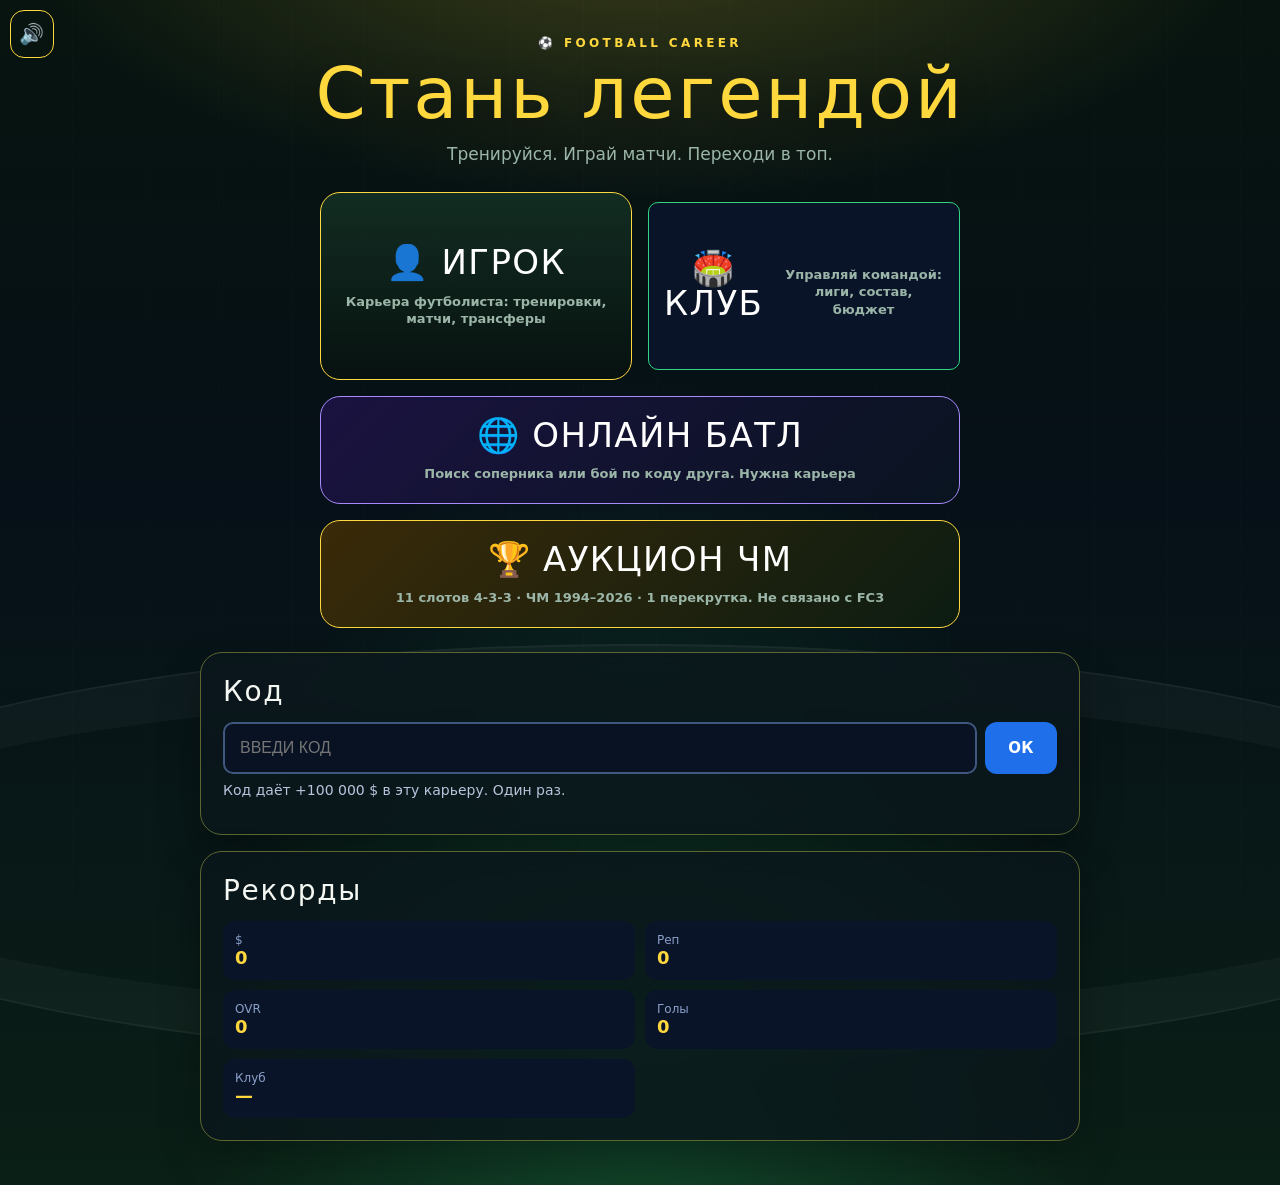
==== Football-career/index.html @ ebd2a2f6 "Add files via upload Football Career — браузерная футбольная карьера. Можно играть футболистом: трен" ====
<!DOCTYPE html>
<html lang="ru">
<head>
    <meta charset="UTF-8">
    <meta name="viewport" content="width=device-width, initial-scale=1, viewport-fit=cover">
    <meta name="theme-color" content="#061018">
    <meta name="apple-mobile-web-app-capable" content="yes">
    <meta name="mobile-web-app-capable" content="yes">
    <meta name="apple-mobile-web-app-status-bar-style" content="black-translucent">
    <title>Football Career</title>
    <style>
      html,body{margin:0;background:#061018;color:#f4f7f2;font-family:system-ui,sans-serif}
      #createScreen,#careerScreen{display:none}
    </style>
    <link rel="stylesheet" href="style.css?v=9">
</head>
<body>

<button type="button" id="muteBtn" class="mute-btn" aria-label="Звук">🔊</button>

<div id="fxOverlay" class="fx-overlay" hidden>
    <div class="fx-card" id="fxCard">
        <div class="fx-kicker" id="fxKicker"></div>
        <h2 class="fx-title" id="fxTitle"></h2>
        <p class="fx-sub" id="fxSub"></p>
    </div>
</div>

<div id="battleOverlay" class="battle-overlay" hidden>
    <div class="battle-card">
        <p class="battle-kicker" id="battleKicker">ОНЛАЙН АРЕНА</p>
        <h2 id="battleTitle">Поиск соперника</h2>
        <p id="battleSub">сканируем лобби…</p>
        <div class="battle-vs" id="battleVs" hidden>
            <div class="battle-side" id="battleYou"></div>
            <b>VS</b>
            <div class="battle-side" id="battleThem"></div>
        </div>
        <div class="battle-code" id="battleCodeBox">
            <p class="hint">Твой код — друг играет против твоей карточки</p>
            <div class="battle-code-row">
                <input id="myBattleCode" type="text" readonly tabindex="-1">
                <button type="button" id="copyBattleCode" aria-label="Копировать">📋</button>
            </div>
            <input id="friendBattleCode" type="text" placeholder="Код друга" maxlength="160" autocomplete="off">
            <button type="button" id="joinBattleBtn">🎮 ИГРАТЬ ПО КОДУ</button>
        </div>
        <button type="button" id="battleGo" class="gold" hidden>⚽ В БОЙ</button>
        <button type="button" id="battleCancel" class="back-btn">ОТМЕНА</button>
    </div>
</div>

<div id="modeScreen" class="splash">
    <p class="brand-kicker">⚽ FOOTBALL CAREER</p>
    <h1>Стань легендой</h1>
    <p class="mode-lead">Тренируйся. Играй матчи. Переходи в топ.</p>
    <button type="button" id="continueBtn" class="mode-btn continue" hidden>
        ▶ ПРОДОЛЖИТЬ
        <small id="continueMeta">Сохранённая карьера</small>
    </button>
    <div class="mode-grid">
        <button type="button" id="modePlayer" class="mode-btn">
            👤 ИГРОК
            <small>Карьера футболиста: тренировки, матчи, трансферы</small>
        </button>
        <button type="button" id="modeClub" class="mode-btn club">
            🏟️ КЛУБ
            <small>Управляй командой: лиги, состав, бюджет</small>
        </button>
        <button type="button" id="modeBattle" class="mode-btn battle">
            🌐 ОНЛАЙН БАТЛ
            <small>Поиск соперника или бой по коду друга. Нужна карьера</small>
        </button>
        <button type="button" id="modeAuction" class="mode-btn auction">
            🏆 АУКЦИОН ЧМ
            <small>11 слотов 4-3-3 · ЧМ 1994–2026 · 1 перекрутка. Не связано с FC3</small>
        </button>
    </div>
    <div class="card code-card">
        <h2>Код</h2>
        <div class="code-row">
            <input id="promoCode" type="text" placeholder="введи код" maxlength="40" autocomplete="off" autocorrect="off" autocapitalize="characters" spellcheck="false" name="fc-promo">
            <button type="button" id="promoBtn">ОК</button>
        </div>
        <p class="hint" id="promoHint">Код даёт +100 000 $ в эту карьеру. Один раз.</p>
    </div>
    <div class="card records-card">
        <h2>Рекорды</h2>
        <div id="recordsCreate" class="records"></div>
    </div>
</div>

<div id="createScreen" class="splash">
    <button type="button" id="backToMode" class="back-btn">← К режимам</button>
    <p class="brand-kicker">⚽ FOOTBALL CAREER</p>
    <h1 id="createHeading">Новый игрок</h1>
    <div class="card">
        <h2 id="createTitle">Создай своего футболиста</h2>
        <div id="playerFields">
            <input id="playerName" type="text" placeholder="Имя футболиста" maxlength="24" autocomplete="off">
            <select id="position">
                <option value="ST">ST — Нападающий</option>
                <option value="LW">LW — Левый вингер</option>
                <option value="RW">RW — Правый вингер</option>
                <option value="CAM">CAM — Атакующий полузащитник</option>
                <option value="CM">CM — Полузащитник</option>
                <option value="CDM">CDM — Опорный полузащитник</option>
                <option value="CB">CB — Центральный защитник</option>
                <option value="LB">LB — Левый защитник</option>
                <option value="RB">RB — Правый защитник</option>
                <option value="GK">GK — Вратарь</option>
            </select>
        </div>
        <div id="clubFields" hidden>
            <input id="clubName" type="text" placeholder="Название клуба" maxlength="28" autocomplete="off">
            <input id="clubCity" type="text" placeholder="Город (например Москва)" maxlength="24" autocomplete="off">
        </div>
        <p class="pick-label" id="nationLabel">Национальность</p>
        <div class="pick-grid nation-pick" id="nationPick"></div>
        <p class="pick-label" id="avatarLabel">Аватар</p>
        <div class="pick-grid" id="avatarPick"></div>
        <button type="button" id="startBtn">Начать карьеру</button>
    </div>
</div>

<div id="careerScreen">
    <header class="career-top">
        <button type="button" id="exitCareerBtn" class="back-btn">← Меню</button>
        <h1 id="careerTitle">Моя карьера</h1>
    </header>

    <div class="card player-card">
        <div class="fut">
            <div class="ovr">
                <strong id="ovrDisplay">60</strong>
                <small id="futPos">ST</small>
            </div>
            <div class="avatar" id="avatar">⚽</div>
            <b id="playerNameDisplay">Игрок</b>
            <span id="clubDisplay">Академия</span>
        </div>
        <div class="info">
            <p><span id="labelNation">Нация</span>: <b id="nationDisplay">🇰🇿 Казахстан</b></p>
            <p><span id="labelPosition">Позиция</span>: <b id="positionDisplay">ST</b></p>
            <p class="club-dup"><span id="labelClub">Клуб</span>: <b id="clubLine">Академия</b></p>
            <p id="ageLine">Возраст: <b id="ageDisplay">16</b> · Неделя <b id="weekDisplay">1</b></p>
            <p id="weekLine" hidden>Неделя <b id="weekDisplayClub">1</b></p>
        </div>
        <div class="ratings">
            <div class="respect">
                <small>$</small>
                <strong id="respectDisplay">0</strong>
            </div>
            <div class="fame">
                <small id="fameLabel">РЕП</small>
                <strong id="fameDisplay">50</strong>
            </div>
        </div>
    </div>

    <div class="card energy-card">
        <div class="energy-row">
            <span>Энергия</span>
            <div class="energy-bar"><i id="energyFill"></i></div>
            <b id="energyDisplay">100</b>
        </div>
    </div>

    <nav class="career-tabs" id="careerTabs" aria-label="Разделы карьеры">
        <button type="button" data-panel="home" class="on">Главная</button>
        <button type="button" data-panel="train">Треня</button>
        <button type="button" data-panel="match">Матч</button>
        <button type="button" data-panel="club" id="tabClub">Клубы</button>
        <button type="button" data-panel="more">Ещё</button>
    </nav>

    <div class="panel on" data-panel="home">
    <div class="card">
        <h2>Характеристики</h2>
        <div id="statList">
            <div class="stat"><span></span><div class="stat-track"><i></i></div><b></b></div>
            <div class="stat"><span></span><div class="stat-track"><i></i></div><b></b></div>
            <div class="stat"><span></span><div class="stat-track"><i></i></div><b></b></div>
            <div class="stat"><span></span><div class="stat-track"><i></i></div><b></b></div>
            <div class="stat"><span></span><div class="stat-track"><i></i></div><b></b></div>
            <div class="stat"><span></span><div class="stat-track"><i></i></div><b></b></div>
        </div>
    </div>
    </div>

    <div class="panel" data-panel="train">
    <div class="card">
        <h2 id="trainTitle">Тренировка</h2>
        <p class="hint" id="trainHint">Тренировка: −16 энергии, +1 неделя. Отдых +50 бесплатно (30 сек) или 100% за $100 (1 сек).</p>
        <p class="hint lock-hint" id="restLockHint" hidden></p>
        <div class="train-grid">
            <button type="button" data-train="pace">⚡ Скорость +2</button>
            <button type="button" data-train="shooting">🎯 Удар +2</button>
            <button type="button" data-train="passing">🅰️ Пас +2</button>
            <button type="button" data-train="dribbling">🕺 Дриблинг +2</button>
            <button type="button" data-train="defending">🛡️ Защита +2</button>
            <button type="button" data-train="physical">💪 Физика +2</button>
        </div>
        <button type="button" id="restBtn" class="rest">Восстановиться +50</button>
        <button type="button" id="restFastBtn" class="gold">100% за $100 · 1 сек</button>
    </div>
    </div>

    <div class="panel" data-panel="match">
    <div class="card">
        <h2>Расписание</h2>
        <div class="fixture" id="fixtureBox">
            <small id="fixtureLabel">Следующий матч</small>
            <b id="fixtureNext">Неделя 2</b>
            <p id="fixtureHint">Матч раз в 2 недели. Ничья → серия пенальти.</p>
        </div>
        <div class="match-grid" id="matchGrid"></div>
        <p class="save-meta" id="saveHint">💾 Автосохранение каждые 20 сек</p>
        <p class="last-match" id="lastMatch">Пока нет матчей</p>
        <p>Матчи: <b id="matches">0</b></p>
        <p id="winsRow" hidden>Победы: <b id="wins">0</b> · Ничьи: <b id="draws">0</b> · Поражения: <b id="losses">0</b></p>
        <p id="goalsRow">Голы: <b id="goals">0</b></p>
        <p id="assistsRow">Ассисты: <b id="assists">0</b></p>
        <p id="concededRow" hidden>Пропущено: <b id="conceded">0</b></p>
        <p id="tacklesRow" hidden>Отборы: <b id="tackles">0</b></p>
        <p id="savesRow" hidden>Сейвы: <b id="saves">0</b></p>
        <p id="cleanRow" hidden>Сухие матчи: <b id="cleanSheets">0</b></p>
        <p id="gkConcededRow" hidden>Пропущено: <b id="gkConceded">0</b></p>
        <button type="button" id="matchBtn" class="gold">📅 ЖДИ ИГРОВОЙ ДЕНЬ</button>
        <button type="button" id="bribeBtn" class="bribe">🤫 ПОДКУПИТЬ СУДЬЮ</button>
        <p class="hint" id="bribeHint">Подкуп: 30% поможет, 70% штраф. Репутация падает в любом случае.</p>
        <p id="onlineRow">Онлайн: <b id="onlineRecord">0–0</b></p>
        <button type="button" id="onlineBtn" class="online">🌐 ОНЛАЙН БАТЛ</button>
        <p class="hint">Вне календаря. −18 энергии. Победа даёт $ и репутацию.</p>
    </div>
    </div>

    <div class="panel" data-panel="club">
    <div class="card" id="squadCard" hidden>
        <h2>Состав</h2>
        <p class="hint" id="squadHint">Своих игроков пока нет. Купи в трансферном окне.</p>
        <div class="pitch" id="squadPitch"></div>
        <div id="squad" class="market-list squad-list"></div>
    </div>

    <div class="card" id="marketCard" hidden>
        <h2>Трансферное окно</h2>
        <p class="hint" id="marketHint">От ЦСКА до легенд Реала. Покупка за $.</p>
        <div class="market-tabs" id="marketTabs">
            <button type="button" data-tier="all" class="on">Все</button>
            <button type="button" data-tier="rpl">РПЛ</button>
            <button type="button" data-tier="eu">Европа</button>
            <button type="button" data-tier="leg">Легенды</button>
        </div>
        <div class="pos-tabs" id="marketPos">
            <button type="button" data-pos="all" class="on">Все</button>
            <button type="button" data-pos="GK">GK</button>
            <button type="button" data-pos="CB">CB</button>
            <button type="button" data-pos="LB">LB</button>
            <button type="button" data-pos="RB">RB</button>
            <button type="button" data-pos="CDM">CDM</button>
            <button type="button" data-pos="CM">CM</button>
            <button type="button" data-pos="CAM">CAM</button>
            <button type="button" data-pos="LW">LW</button>
            <button type="button" data-pos="RW">RW</button>
            <button type="button" data-pos="ST">ST</button>
        </div>
        <div id="market" class="market-list"></div>
    </div>

    <div class="card">
        <h2 id="transfersTitle">Трансферы</h2>
        <div id="clubs"></div>
    </div>
    </div>

    <div class="panel" data-panel="more">
    <div class="card code-card">
        <h2>Код</h2>
        <div class="code-row">
            <input id="promoCodeCareer" type="text" placeholder="введи код" maxlength="40" autocomplete="off" autocorrect="off" autocapitalize="characters" spellcheck="false" name="fc-promo-career">
            <button type="button" id="promoBtnCareer">ОК</button>
        </div>
        <p class="hint" id="promoHintCareer">+100 000 $ · один раз · эта карьера, не FC3</p>
    </div>
    <div class="card">
        <h2>Аукцион ЧМ</h2>
        <p class="hint">Собери 4-3-3 из случайных игроков ЧМ 1994–2026. Отдельный режим, карьеру не ломает.</p>
        <button type="button" id="openAuctionBtn" class="gold">🏆 ОТКРЫТЬ АУКЦИОН</button>
    </div>
    <div class="card records-card">
        <h2>Рекорды</h2>
        <div id="recordsCareer" class="records"></div>
    </div>

    <div class="card">
        <h2>История</h2>
        <div id="log"></div>
    </div>

    <button type="button" id="newCareerBtn" class="danger">Заново</button>
    </div>

    <nav class="phone-dock" aria-label="Быстрые действия">
        <button type="button" id="dockMatch">⚽ Матч</button>
        <button type="button" id="dockBattle">🌐 Батл</button>
        <button type="button" id="dockRest">😴 Отдых</button>
        <button type="button" id="dockMenu">← Меню</button>
    </nav>
</div>

<div id="auctionScreen" hidden>
    <header class="career-top">
        <button type="button" id="auctionBack" class="back-btn">← Меню</button>
        <h1>Аукцион ЧМ</h1>
    </header>
    <div class="card">
        <p class="hint">Жми ИГРОК — один легенда за раз, строго в свою позицию (Неймар только LW). 1 перекрутка той же позиции. ЗАНОВО — новый состав.</p>
        <p class="meta" id="auctionMeta">Пусто · перекруток: 1</p>
        <div class="pitch auction-pitch" id="auctionPitch"></div>
        <div class="train-grid auction-actions">
            <button type="button" id="auctionRollAll" class="gold">ИГРОК</button>
            <button type="button" id="auctionReset" class="danger">ЗАНОВО</button>
        </div>
    </div>
</div>

<script src="audio.js?v=9" defer></script>
<script src="game.js?v=9" defer></script>
</body>
</html>
---- Football-career/style.css ----
:root {
    --bg: #061018;
    --bg2: #0c1c18;
    --card: rgba(10, 22, 28, 0.82);
    --line: rgba(255, 216, 61, 0.22);
    --gold: #ffd83d;
    --pitch: #1f8a4c;
    --ink: #07140f;
    --mute: #9bb6a8;
    --font: system-ui, -apple-system, "Segoe UI", sans-serif;
    --display: "Arial Narrow", "Impact", system-ui, sans-serif;
}

html {
    -webkit-text-size-adjust: 100%;
}

* {
    box-sizing: border-box;
}

[hidden] {
    display: none !important;
}

body {
    margin: 0;
    padding: 28px;
    padding-top: max(28px, env(safe-area-inset-top));
    padding-bottom: max(28px, env(safe-area-inset-bottom));
    min-height: 100dvh;
    font-family: var(--font);
    color: #f4f7f2;
    background:
        radial-gradient(900px 420px at 50% -8%, color-mix(in srgb, var(--club, #ffd83d) 22%, transparent), transparent 70%),
        radial-gradient(ellipse at 50% 118%, rgba(31, 138, 76, 0.38), transparent 52%),
        linear-gradient(180deg, #07140f 0%, #061018 42%, #0a1f16 100%);
    transition: background 0.6s ease;
}

body::before {
    content: "";
    position: fixed;
    inset: 0;
    pointer-events: none;
    z-index: 0;
    opacity: 0.35;
    background:
        repeating-linear-gradient(
            90deg,
            transparent 0 72px,
            rgba(255, 255, 255, 0.035) 72px 73px
        ),
        repeating-linear-gradient(
            0deg,
            transparent 0 72px,
            rgba(255, 255, 255, 0.02) 72px 73px
        );
}

body::after {
    content: "";
    position: fixed;
    left: 50%;
    bottom: -18%;
    width: 140%;
    height: 46%;
    transform: translateX(-50%);
    pointer-events: none;
    z-index: 0;
    border: 2px solid rgba(255, 255, 255, 0.08);
    border-radius: 50%;
    box-shadow: 0 0 0 48px rgba(255, 255, 255, 0.03) inset;
}

#modeScreen,
#createScreen,
#careerScreen,
#auctionScreen {
    position: relative;
    z-index: 1;
    width: 100%;
    max-width: 880px;
    margin: 0 auto;
}

#createScreen,
#careerScreen,
#auctionScreen {
    display: none;
}

h1 {
    text-align: center;
    color: var(--gold);
    margin: 0 0 18px;
    font-family: var(--display);
    font-size: clamp(42px, 8vw, 72px);
    font-weight: 400;
    letter-spacing: 0.04em;
    line-height: 0.92;
    text-shadow: 0 8px 32px rgba(0, 0, 0, 0.45);
}

h2 {
    font-family: var(--display);
    font-size: 28px;
    font-weight: 400;
    letter-spacing: 0.06em;
    margin: 0 0 14px;
}

.brand-kicker {
    text-align: center;
    letter-spacing: 0.28em;
    text-transform: uppercase;
    color: var(--gold);
    font-size: 12px;
    font-weight: 800;
    margin: 8px 0 10px;
}

.card {
    background: var(--card);
    border: 1px solid color-mix(in srgb, var(--club-accent, var(--gold)) 28%, #1c3a2c);
    border-radius: 22px;
    padding: 22px;
    margin-bottom: 16px;
    backdrop-filter: blur(14px);
    box-shadow: 0 18px 40px rgba(0, 0, 0, 0.28);
}

.player-card {
    display: grid;
    grid-template-columns: 168px 1fr auto;
    align-items: center;
    gap: 22px;
    border-color: var(--club-accent, var(--gold));
    background:
        linear-gradient(160deg, color-mix(in srgb, var(--club, #1f8a4c) 28%, transparent), var(--card) 58%),
        var(--card);
    box-shadow:
        0 0 36px color-mix(in srgb, var(--club-accent, var(--gold)) 22%, transparent),
        0 18px 40px rgba(0, 0, 0, 0.28);
}

.fut {
    display: flex;
    flex-direction: column;
    align-items: center;
    justify-content: flex-end;
    width: 148px;
    min-height: 196px;
    padding: 10px 10px 12px;
    border-radius: 18px 18px 22px 22px;
    background:
        linear-gradient(180deg, color-mix(in srgb, var(--club-accent, var(--gold)) 88%, #fff) 0%, var(--gold) 18%, #c9a227 100%);
    color: #1a1404;
    box-shadow: 0 12px 0 rgba(0, 0, 0, 0.18), 0 18px 28px rgba(0, 0, 0, 0.35);
    transform: rotate(-2deg);
}

.fut .ovr {
    align-self: flex-start;
    border: 0;
    padding: 0;
    min-width: 0;
    text-align: left;
}

.fut .ovr strong {
    font-family: var(--display);
    font-size: 42px;
    line-height: 0.8;
    color: #1a1404;
}

.fut .ovr small,
#futPos {
    display: block;
    font-size: 13px;
    font-weight: 800;
    letter-spacing: 0.08em;
    color: #3d2e00;
}

.fut .avatar {
    width: 86px;
    height: 86px;
    margin: 4px 0 8px;
    border-width: 3px;
    background: color-mix(in srgb, var(--club, #14532d) 55%, #081222);
    font-size: 44px;
}

.fut b {
    font-family: var(--display);
    font-size: 22px;
    letter-spacing: 0.04em;
    text-align: center;
    line-height: 1;
    max-width: 100%;
    overflow: hidden;
    text-overflow: ellipsis;
    white-space: nowrap;
}

.fut > span {
    font-size: 11px;
    font-weight: 800;
    letter-spacing: 0.04em;
    text-transform: uppercase;
    opacity: 0.78;
    text-align: center;
}

#createScreen .card {
    max-width: 500px;
    margin-left: auto;
    margin-right: auto;
    text-align: center;
}

.mode-lead {
    text-align: center;
    color: var(--mute);
    margin: 0 auto 28px;
    font-size: 17px;
    max-width: 420px;
}

.splash .mode-grid {
    margin-top: 8px;
}

.mode-grid {
    display: grid;
    grid-template-columns: 1fr 1fr;
    gap: 16px;
    max-width: 640px;
    margin: 0 auto 24px;
}

.mode-btn {
    min-height: 168px;
    margin: 0;
    background: linear-gradient(180deg, rgba(20, 48, 36, 0.9), rgba(8, 18, 16, 0.92));
    border: 1px solid var(--gold);
    color: #fff;
    font-family: var(--display);
    font-size: 34px;
    font-weight: 400;
    letter-spacing: 0.04em;
    line-height: 1.05;
    border-radius: 20px;
}

.mode-btn.club {
    border-color: #32d583;
}

.mode-btn.battle {
    grid-column: 1 / -1;
    min-height: 108px;
    background: linear-gradient(135deg, #1a1240, #0a1420);
    border-color: #a78bfa;
}

.mode-btn.auction {
    grid-column: 1 / -1;
    min-height: 108px;
    background: linear-gradient(135deg, #3a2a08, #0c1c12);
    border-color: var(--gold);
}

.code-card .code-row {
    display: flex;
    gap: 8px;
    margin: 8px 0;
    align-items: stretch;
}

.code-card input {
    flex: 1;
    min-width: 0;
    width: auto;
    margin: 0;
    text-transform: uppercase;
}

.code-card .code-row button {
    width: auto;
    min-width: 72px;
    margin: 0;
}

.auction-pitch .pitch-slot {
    cursor: pointer;
    width: 72px;
    appearance: none;
    font-family: inherit;
}

.auction-pitch .pitch-slot.spinning {
    border-style: solid;
    border-color: #ffd83d;
    animation: aucShake 0.11s linear infinite, aucGlow 0.35s ease-in-out infinite;
}
.auction-pitch .pitch-slot.reveal {
    animation: aucPop 0.5s ease;
}
@keyframes aucShake {
    0%, 100% { transform: translate(0, 0) rotate(0); }
    25% { transform: translate(-3px, 1px) rotate(-2deg); }
    75% { transform: translate(3px, -1px) rotate(2deg); }
}
@keyframes aucGlow {
    50% { box-shadow: 0 0 16px rgba(255, 216, 61, 0.85); background: rgba(255, 216, 61, 0.22); }
}
@keyframes aucPop {
    0% { transform: scale(0.72); }
    55% { transform: scale(1.14); }
    100% { transform: scale(1); }
}

.auction-actions {
    margin-top: 12px;
}

.mode-btn small {
    display: block;
    margin-top: 12px;
    color: var(--mute);
    font-family: var(--font);
    font-size: 13px;
    font-weight: 700;
    letter-spacing: 0;
    line-height: 1.35;
    text-transform: none;
}

.mode-btn.continue {
    max-width: 640px;
    margin: 0 auto 20px;
    min-height: 88px;
    background: var(--gold);
    color: #111;
    border-color: var(--gold);
}

.mode-btn.continue small {
    color: #3d4a66;
}

.career-top {
    display: flex;
    align-items: center;
    gap: 12px;
    margin-bottom: 12px;
}

.career-top h1 {
    flex: 1;
    margin: 0;
    font-size: clamp(28px, 6vw, 40px);
    text-align: left;
}

.club-dup {
    display: none;
}

.career-tabs {
    display: grid;
    grid-template-columns: repeat(5, minmax(0, 1fr));
    gap: 6px;
    position: sticky;
    top: 8px;
    z-index: 30;
    margin: 0 0 14px;
    padding: 6px;
    border-radius: 16px;
    background: rgba(6, 16, 14, 0.88);
    border: 1px solid rgba(255, 216, 61, 0.18);
    backdrop-filter: blur(12px);
}

.career-tabs button {
    margin: 0;
    padding: 10px 4px;
    min-height: 42px;
    font-family: var(--display);
    font-size: 16px;
    font-weight: 400;
    letter-spacing: 0.06em;
    background: transparent;
    color: var(--mute);
    border-radius: 12px;
}

.career-tabs button.on {
    background: var(--gold);
    color: #111;
}

.panel {
    display: none;
}

.panel.on {
    display: block;
}

.energy-card {
    padding: 14px 18px;
}

.stat {
    display: grid;
    grid-template-columns: minmax(110px, 1.2fr) 1fr 42px;
    gap: 10px;
    align-items: center;
    padding: 10px 12px;
    margin: 6px 0;
    background: rgba(0, 0, 0, 0.22);
    border-radius: 12px;
}

.stat-track {
    height: 8px;
    background: rgba(0, 0, 0, 0.45);
    border-radius: 99px;
    overflow: hidden;
}

.stat-track i {
    display: block;
    height: 100%;
    width: 0;
    border-radius: 99px;
    background: var(--gold);
    transition: width 0.25s ease, background 0.25s ease;
}

.back-btn {
    width: auto;
    margin: 0;
    padding: 10px 16px;
    background: transparent;
    border: 1px solid #3d5c4a;
    min-height: 44px;
}

#createScreen .back-btn {
    margin-bottom: 8px;
}

input,
select {
    display: block;
    width: 100%;
    padding: 15px;
    margin: 12px 0;
    border: 2px solid #40577f;
    border-radius: 10px;
    background: #081222;
    color: white;
    font-size: 16px;
    min-height: 48px;
}

button {
    display: block;
    width: 100%;
    padding: 15px;
    margin: 10px 0;
    border: 0;
    border-radius: 12px;
    background: #1f6feb;
    color: white;
    font-family: var(--font);
    font-size: 15px;
    font-weight: 800;
    letter-spacing: 0.02em;
    cursor: pointer;
    min-height: 48px;
    touch-action: manipulation;
    -webkit-tap-highlight-color: transparent;
}

button:hover:not(:disabled) {
    filter: brightness(1.15);
}

button:disabled {
    opacity: 0.42;
    cursor: not-allowed;
    filter: none;
    transform: none;
}

button:active {
    transform: scale(0.99);
}

#createScreen .card button {
    background: #ffd83d;
    color: #111;
    font-size: 18px;
}

.gold {
    background: #ffd83d;
    color: #111;
}

.bribe {
    background: #6b3d12;
    border: 2px solid #e0a14a;
}

.online {
    background: linear-gradient(135deg, #5b21b6, #2563eb);
    border: 2px solid #a78bfa;
}

.rest {
    background: #2e7d57;
}

.danger {
    background: #e53935;
    max-width: 300px;
    margin: 30px auto;
}

.records {
    display: grid;
    grid-template-columns: 1fr 1fr;
    gap: 10px;
}

.record {
    background: #0a1428;
    border-radius: 12px;
    padding: 12px;
}

.record small {
    display: block;
    color: #8aa0c8;
    font-size: 12px;
}

.record b {
    color: #ffd83d;
    font-size: 18px;
}

.train-grid {
    display: grid;
    grid-template-columns: 1fr 1fr;
    gap: 8px;
}

.train-grid button {
    margin: 0;
}

.phone-dock {
    display: none;
}

.mute-btn {
    position: fixed;
    top: max(10px, env(safe-area-inset-top));
    left: max(10px, env(safe-area-inset-left));
    right: auto;
    width: 44px;
    height: 44px;
    padding: 0;
    margin: 0;
    z-index: 90;
    border-radius: 14px;
    background: rgba(8, 20, 16, 0.9);
    border: 1px solid var(--gold);
    font-size: 20px;
}

body.in-career .mute-btn,
body.in-auction .mute-btn {
    left: auto;
    right: max(10px, env(safe-area-inset-right));
}

.pick-label {
    text-align: left;
    color: #8aa0c8;
    font-size: 13px;
    margin: 14px 0 8px;
}

.pick-grid {
    display: flex;
    flex-wrap: wrap;
    gap: 8px;
    justify-content: center;
    margin-bottom: 8px;
}

.pick-grid button {
    width: auto;
    min-width: 48px;
    margin: 0;
    padding: 8px 10px;
    background: #0a1428;
    border: 2px solid #30466f;
    font-size: 22px;
    min-height: 48px;
}

.pick-grid button.on {
    border-color: #ffd83d;
    box-shadow: 0 0 12px color-mix(in srgb, #ffd83d 35%, transparent);
}

.nation-pick button {
    font-size: 14px;
}

.star-face {
    font-size: 22px;
    width: 42px;
    text-align: center;
    flex-shrink: 0;
}

.market-tabs {
    display: grid;
    grid-template-columns: repeat(4, 1fr);
    gap: 6px;
    margin: 0 0 8px;
}

.market-tabs button {
    width: auto;
    margin: 0;
    padding: 6px 4px;
    min-height: 36px;
    font-size: 12px;
    background: #0a1428;
    border: 2px solid #30466f;
}

.market-tabs button.on {
    border-color: #ffd83d;
    color: #ffd83d;
}

.pos-tabs {
    display: flex;
    flex-wrap: wrap;
    gap: 4px;
    margin: 0 0 8px;
}

.pos-tabs button {
    width: auto;
    margin: 0;
    padding: 4px 8px;
    min-height: 32px;
    min-width: 40px;
    font-size: 11px;
    background: #0a1428;
    border: 2px solid #30466f;
}

.pos-tabs button.on {
    border-color: #ffd83d;
    color: #ffd83d;
}

.pitch {
    background:
        radial-gradient(circle at 50% 50%, rgba(255, 255, 255, 0.08), transparent 42%),
        linear-gradient(180deg, #1e7a45, #14532d);
    border: 2px solid #32d583;
    border-radius: 14px;
    padding: 10px 8px 12px;
    margin: 0 0 10px;
    display: flex;
    flex-direction: column;
    gap: 8px;
}

.pitch-line {
    display: flex;
    justify-content: center;
    gap: 6px;
}

.pitch-slot {
    width: 68px;
    min-height: 48px;
    padding: 4px 3px;
    border-radius: 8px;
    border: 1px dashed rgba(255, 255, 255, 0.28);
    background: rgba(0, 0, 0, 0.22);
    text-align: center;
    font-size: 10px;
    color: #cde8d4;
    line-height: 1.2;
}

.pitch-slot.filled {
    border-style: solid;
    border-color: #ffd83d;
    background: rgba(8, 18, 34, 0.62);
    color: #fff;
}

.pitch-slot b {
    display: block;
    font-size: 11px;
    white-space: nowrap;
    overflow: hidden;
    text-overflow: ellipsis;
}

.pitch-slot small {
    color: #ffd83d;
}

.squad-list {
    max-height: 180px;
}

.market-row button.sell {
    background: #3d4a66;
    width: 64px;
    min-width: 64px;
}

.market-list {
    max-height: 280px;
    overflow-y: auto;
    border: 1px solid #30466f;
    border-radius: 12px;
    background: #0a1428;
}

.market-row {
    display: flex;
    align-items: center;
    gap: 8px;
    padding: 5px 10px;
    border-bottom: 1px solid #243556;
    font-size: 13px;
}

.market-row:last-child {
    border-bottom: 0;
}

.market-row.owned {
    background: color-mix(in srgb, #32d583 12%, transparent);
}

.market-row.locked {
    opacity: 0.48;
}

.market-row .pos {
    color: #8aa0c8;
    font-size: 11px;
    min-width: 28px;
}

.market-row .who {
    flex: 1;
    min-width: 0;
    white-space: nowrap;
    overflow: hidden;
    text-overflow: ellipsis;
}

.market-row .who small {
    color: #8aa0c8;
    margin-left: 4px;
    font-size: 11px;
}

.market-row .ovn {
    color: #ffd83d;
    font-weight: bold;
    min-width: 22px;
    text-align: right;
}

.market-row button,
.market-row b {
    width: 62px;
    min-width: 62px;
    margin: 0;
    padding: 4px 0;
    min-height: 30px;
    font-size: 11px;
    text-align: center;
}

.market-row b {
    display: inline-block;
    color: #8aa0c8;
    font-size: 11px;
    line-height: 30px;
}

.avatar {
    width: 100px;
    height: 100px;
    border-radius: 50%;
    display: flex;
    align-items: center;
    justify-content: center;
    background: color-mix(in srgb, var(--club, #213f76) 70%, #081222);
    border: 4px solid var(--club-accent, #ffd83d);
    font-size: 50px;
    box-shadow: 0 0 18px color-mix(in srgb, var(--club-accent, #ffd83d) 40%, transparent);
}

.info {
    flex: 1;
}

.info p {
    color: #b8c4dc;
}

.ovr {
    text-align: center;
    border: 2px solid #ffd83d;
    border-radius: 15px;
    padding: 15px;
    min-width: 100px;
}

.ratings {
    display: flex;
    gap: 12px;
    flex-wrap: wrap;
}

.respect,
.fame {
    text-align: center;
    border: 1px solid #7dd3fc;
    border-radius: 16px;
    padding: 12px 14px;
    min-width: 92px;
    background: rgba(0, 0, 0, 0.22);
}

.respect small {
    display: block;
    color: #7dd3fc;
}

.respect strong {
    font-family: var(--display);
    font-size: 32px;
    color: #7dd3fc;
}

.respect.pop strong {
    animation: pop 0.35s ease;
}

.fame {
    border-color: #c4b5fd;
}

.fame small {
    display: block;
    color: #c4b5fd;
    font-size: 11px;
}

.fame strong {
    font-family: var(--display);
    font-size: 32px;
    color: #c4b5fd;
}

.fame.pop strong {
    animation: pop 0.35s ease;
}

.fame.low {
    border-color: #e57373;
}

.fame.low small,
.fame.low strong {
    color: #e57373;
}

.fame.high {
    border-color: #ffd83d;
}

.fame.high small,
.fame.high strong {
    color: #ffd83d;
}

.ovr small {
    display: block;
    color: #ffd83d;
}

.ovr strong {
    font-size: 48px;
    color: #ffd83d;
}

.ovr.pop strong {
    animation: pop 0.35s ease;
}

.stat {
    display: grid;
    grid-template-columns: minmax(110px, 1.2fr) 1fr 42px;
    gap: 10px;
    align-items: center;
    padding: 10px 12px;
    margin: 6px 0;
    background: rgba(0, 0, 0, 0.22);
    border-radius: 12px;
}

.stat b {
    color: var(--gold);
    font-size: 16px;
    text-align: right;
}

.energy-row {
    display: flex;
    align-items: center;
    gap: 12px;
}

.energy-bar {
    flex: 1;
    height: 14px;
    background: #081222;
    border-radius: 99px;
    overflow: hidden;
}

.energy-bar i {
    display: block;
    height: 100%;
    width: 100%;
    background: linear-gradient(90deg, #32d583, #ffd83d);
    border-radius: 99px;
    transition: width 0.25s ease, background 0.25s ease;
}

.energy-bar i.low {
    background: #e53935;
}

.energy-row b {
    min-width: 36px;
    text-align: right;
    color: #ffd83d;
}

.hint {
    color: #b8c4dc;
    font-size: 14px;
    margin-top: 0;
}

.fixture {
    background: #0a1428;
    border: 1px solid #30466f;
    border-radius: 14px;
    padding: 14px 16px;
    margin: 0 0 14px;
}

.fixture.due {
    border-color: #ffd83d;
    box-shadow: 0 0 18px color-mix(in srgb, #ffd83d 22%, transparent);
}

.fixture small {
    display: block;
    color: #8aa0c8;
    font-size: 12px;
    letter-spacing: 0.06em;
    text-transform: uppercase;
    margin-bottom: 4px;
}

.fixture b {
    display: block;
    color: #ffd83d;
    font-size: 20px;
    margin-bottom: 8px;
}

.fixture p {
    margin: 0;
    color: #b8c4dc;
    font-size: 14px;
}

.match-grid {
    max-height: 220px;
    overflow-y: auto;
    display: flex;
    flex-direction: column;
    gap: 4px;
    margin: 0 0 12px;
}

.grid-row {
    display: grid;
    grid-template-columns: 42px 1fr 92px;
    gap: 8px;
    align-items: center;
    padding: 6px 10px;
    background: #0a1428;
    border-radius: 8px;
    font-size: 13px;
    border: 1px solid transparent;
}

.grid-row.now {
    border-color: #ffd83d;
}

.grid-row.win .gsc {
    color: #32d583;
}

.grid-row.loss .gsc {
    color: #e57373;
}

.grid-row.done {
    opacity: 0.78;
}

.grid-row .gw {
    color: #8aa0c8;
    font-size: 12px;
}

.grid-row .gwho {
    white-space: nowrap;
    overflow: hidden;
    text-overflow: ellipsis;
}

.grid-row .gsc {
    text-align: right;
    font-weight: bold;
    font-size: 12px;
}

.save-meta {
    color: #8aa0c8;
    font-size: 13px;
    margin: 0 0 12px;
}

.last-match {
    background: #0a1428;
    border-radius: 10px;
    padding: 12px 14px;
    color: #ffd83d;
}

.last-match.win {
    border: 1px solid #32d583;
}

.last-match.draw {
    border: 1px solid #ffd83d;
}

.last-match.loss {
    border: 1px solid #e53935;
}

.club {
    display: flex;
    align-items: center;
    justify-content: space-between;
    gap: 20px;
    padding: 15px;
    margin: 10px 0;
    background: #0a1428;
    border-radius: 10px;
}

.club button {
    width: 150px;
    margin: 0;
}

.club.locked {
    opacity: 0.45;
}

.club.passed b {
    color: #8aa0c8;
}

.log {
    padding: 10px;
    border-bottom: 1px solid #30466f;
}

.log.goal {
    color: #ffd83d;
    font-weight: bold;
}

@keyframes pop {
    0% { transform: scale(1); }
    40% { transform: scale(1.18); }
    100% { transform: scale(1); }
}

.lock-hint {
    color: #ffd83d;
}

.club-badge {
    display: inline-flex;
    align-items: center;
    justify-content: center;
    width: 42px;
    height: 42px;
    border-radius: 12px;
    font-size: 22px;
    flex-shrink: 0;
    border: 2px solid color-mix(in srgb, var(--club-accent, #ffd83d) 50%, #30466f);
}

.club .meta {
    color: #8aa0c8;
    font-size: 13px;
}

.club.current {
    border: 2px solid var(--club-accent, #32d583);
    box-shadow: 0 0 18px color-mix(in srgb, var(--club, #32d583) 35%, transparent);
}

.fx-overlay {
    cursor: pointer;
    position: fixed;
    inset: 0;
    z-index: 80;
    display: flex;
    align-items: center;
    justify-content: center;
    background:
        radial-gradient(circle at 50% 40%, color-mix(in srgb, var(--fx, #ffd83d) 28%, transparent), rgba(4, 8, 18, 0.82));
    backdrop-filter: blur(8px);
}

.fx-overlay[hidden] {
    display: none;
}

.fx-card {
    text-align: center;
    padding: 36px 32px;
    border-radius: 22px;
    min-width: min(88vw, 440px);
    border: 3px solid var(--fx, #ffd83d);
    background: linear-gradient(165deg, #0a1428, color-mix(in srgb, var(--fx, #14213d) 55%, #0a1428));
    box-shadow: 0 0 70px color-mix(in srgb, var(--fx, #ffd83d) 40%, transparent);
    animation: fxPop 0.45s ease;
}

.fx-kicker {
    letter-spacing: 0.14em;
    text-transform: uppercase;
    color: #ffd83d;
    font-size: 13px;
    margin-bottom: 10px;
}

.fx-title {
    margin: 0;
    font-size: 38px;
    line-height: 1.1;
    color: #fff;
}

.fx-sub {
    margin: 14px 0 0;
    color: #d6e0f5;
    font-size: 18px;
}

.fx-overlay.match .fx-title {
    color: #ffd83d;
}

.fx-overlay.goal .fx-card {
    animation: fxPop 0.45s ease, fxShake 0.5s ease;
}

.fx-overlay.champ .fx-title {
    color: #ffd83d;
    text-shadow: 0 0 24px #ffd83d;
}

.battle-overlay {
    position: fixed;
    inset: 0;
    z-index: 85;
    display: flex;
    align-items: center;
    justify-content: center;
    background: radial-gradient(circle at 50% 30%, rgba(91, 33, 182, 0.35), rgba(4, 8, 18, 0.88));
    backdrop-filter: blur(8px);
}

.battle-overlay[hidden] {
    display: none;
}

.battle-card {
    width: min(92vw, 440px);
    padding: 22px 18px 16px;
    border-radius: 22px;
    border: 3px solid #a78bfa;
    background: linear-gradient(165deg, #120a28, #0a1428);
    box-shadow: 0 0 60px rgba(167, 139, 250, 0.35);
    text-align: center;
}

.battle-kicker {
    letter-spacing: 0.16em;
    text-transform: uppercase;
    color: #c4b5fd;
    font-size: 12px;
    margin: 0 0 8px;
}

.battle-card h2 {
    margin: 0 0 8px;
    font-size: 26px;
}

.battle-card #battleSub {
    color: #b8c4dc;
    min-height: 22px;
    margin: 0 0 14px;
}

.battle-vs {
    display: grid;
    grid-template-columns: 1fr auto 1fr;
    gap: 8px;
    align-items: center;
    margin: 0 0 16px;
}

.battle-vs > b {
    color: #a78bfa;
    font-size: 18px;
}

.battle-side {
    background: #0a1428;
    border: 2px solid #40577f;
    border-radius: 14px;
    padding: 10px 8px;
}

.battle-side.found {
    border-color: #a78bfa;
}

.battle-side .face {
    font-size: 28px;
    display: block;
}

.battle-side strong {
    display: block;
    font-size: 14px;
    margin: 4px 0 2px;
    word-break: break-word;
}

.battle-side small {
    display: block;
    color: #8aa0c8;
    font-size: 12px;
}

.battle-code .hint {
    margin-top: 0;
}

.battle-code-row {
    display: flex;
    gap: 8px;
}

.battle-code-row input {
    margin: 0;
    flex: 1;
    font-size: 13px;
    letter-spacing: 0.02em;
}

.battle-code-row button {
    width: 52px;
    margin: 0;
    flex: none;
    background: #14213d;
    border: 2px solid #40577f;
}

.battle-card .back-btn {
    width: 100%;
    margin: 8px 0 0;
}

@keyframes fxPop {
    0% { transform: scale(0.86); opacity: 0; }
    100% { transform: scale(1); opacity: 1; }
}

@keyframes fxShake {
    0%, 100% { transform: translateX(0); }
    25% { transform: translateX(-8px); }
    75% { transform: translateX(8px); }
}

@media (max-width: 700px) {
    body {
        padding: 12px;
        padding-top: max(56px, env(safe-area-inset-top));
        padding-bottom: max(12px, env(safe-area-inset-bottom));
    }

    body.in-career {
        padding-bottom: calc(88px + env(safe-area-inset-bottom));
    }

    h1 {
        font-size: 22px;
        margin-bottom: 16px;
    }

    .card {
        padding: 16px;
        margin-bottom: 14px;
        border-radius: 14px;
    }

    .player-card {
        grid-template-columns: 1fr;
        justify-items: center;
        text-align: center;
        gap: 14px;
    }

    .fut {
        transform: none;
    }

    .info {
        width: 100%;
        text-align: left;
    }

    .career-tabs {
        top: 4px;
        grid-template-columns: repeat(5, minmax(0, 1fr));
    }

    .career-tabs button {
        font-size: 12px;
        letter-spacing: 0.02em;
        padding: 8px 0;
    }

    .stat {
        grid-template-columns: 1fr 36px;
        grid-template-areas:
            "lab val"
            "bar bar";
    }

    .stat span { grid-area: lab; }
    .stat b { grid-area: val; }
    .stat-track { grid-area: bar; }

    .ratings {
        width: 100%;
        justify-content: center;
    }

    .ovr strong {
        font-size: 36px;
    }

    .respect strong {
        font-size: 28px;
    }

    .train-grid {
        display: grid;
        grid-template-columns: 1fr 1fr;
        gap: 8px;
    }

    .train-grid button {
        margin: 0;
        font-size: 14px;
        padding: 12px 8px;
    }

    .club {
        flex-direction: column;
        align-items: stretch;
    }

    .club button {
        width: 100%;
    }

    .market-list {
        max-height: 240px;
    }

    .squad-list {
        max-height: 150px;
    }

    .pitch-slot {
        width: 22%;
        max-width: 70px;
        min-height: 44px;
        font-size: 9px;
    }

    .pitch-slot b {
        font-size: 10px;
    }

    .market-tabs button {
        font-size: 11px;
        padding: 6px 2px;
    }

    .fx-title {
        font-size: 26px;
    }

    .fx-card {
        padding: 24px 18px;
        min-width: min(92vw, 440px);
    }

    .danger {
        display: block;
        max-width: none;
        margin: 12px 0 8px;
    }

    .phone-dock {
        display: grid;
        grid-template-columns: 1fr 1fr 1fr 1fr;
        gap: 8px;
        position: fixed;
        left: 0;
        right: 0;
        bottom: 0;
        z-index: 40;
        padding: 10px 10px calc(10px + env(safe-area-inset-bottom));
        background: rgba(7, 17, 31, 0.94);
        border-top: 2px solid #30466f;
        backdrop-filter: blur(10px);
    }

    .phone-dock button {
        margin: 0;
        font-size: 13px;
        padding: 12px 4px;
    }

    .mode-grid {
        grid-template-columns: 1fr;
    }

    .mode-btn {
        min-height: 120px;
        font-size: 22px;
    }

    #dockMatch {
        background: #ffd83d;
        color: #111;
    }

    #dockBattle {
        background: #5b21b6;
        border: 2px solid #a78bfa;
    }

    #dockRest {
        background: #2e7d57;
    }

    #dockMenu {
        background: #14213d;
        border: 2px solid #40577f;
    }
}
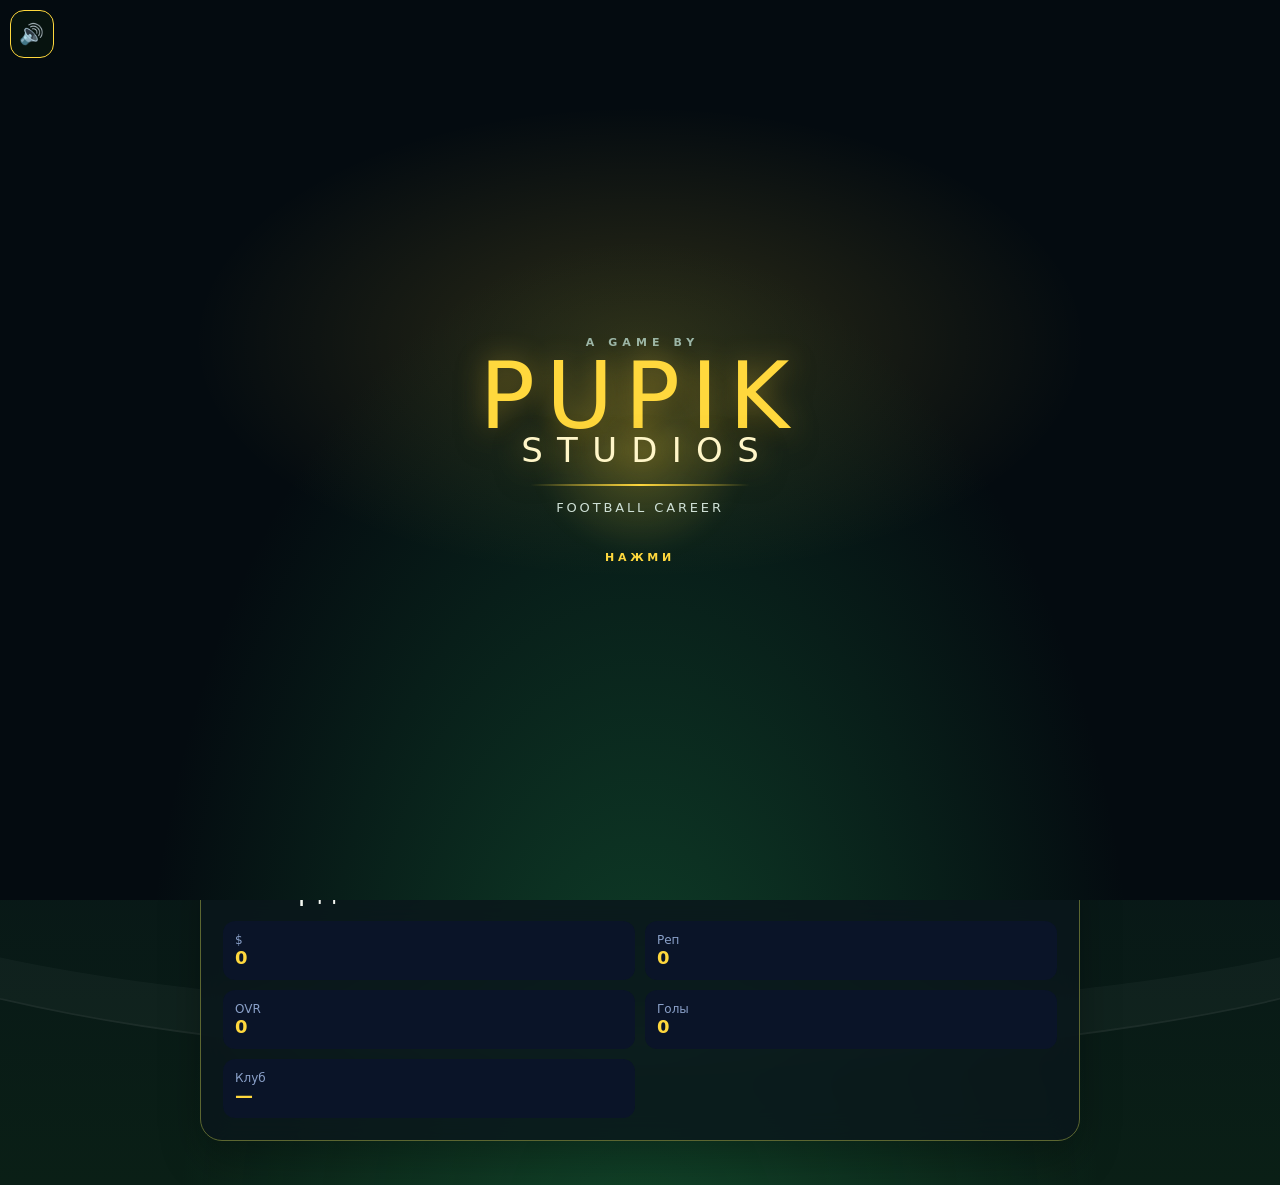
==== commit fe479daa: "Add files via upload" ====
--- a/Football-career/index.html
+++ b/Football-career/index.html
@@ -12,11 +12,23 @@
       html,body{margin:0;background:#061018;color:#f4f7f2;font-family:system-ui,sans-serif}
       #createScreen,#careerScreen{display:none}
     </style>
-    <link rel="stylesheet" href="style.css?v=9">
+    <link rel="stylesheet" href="style.css?v=10">
 </head>
 <body>
 
 <button type="button" id="muteBtn" class="mute-btn" aria-label="Звук">🔊</button>
+
+<div id="studioSplash" class="studio-splash">
+    <div class="studio-glow"></div>
+    <p class="studio-kicker">A GAME BY</p>
+    <div class="studio-logo">
+        <span>PUPIK</span>
+        <b>STUDIOS</b>
+    </div>
+    <p class="studio-line"></p>
+    <p class="studio-game">Football Career</p>
+    <p class="studio-tap">нажми</p>
+</div>
 
 <div id="fxOverlay" class="fx-overlay" hidden>
     <div class="fx-card" id="fxCard">
@@ -325,7 +337,7 @@
     </div>
 </div>
 
-<script src="audio.js?v=9" defer></script>
-<script src="game.js?v=9" defer></script>
+<script src="audio.js?v=10" defer></script>
+<script src="game.js?v=10" defer></script>
 </body>
 </html>
--- a/Football-career/style.css
+++ b/Football-career/style.css
@@ -571,6 +571,132 @@
     display: none;
 }
 
+.studio-splash {
+    position: fixed;
+    inset: 0;
+    z-index: 80;
+    display: flex;
+    flex-direction: column;
+    align-items: center;
+    justify-content: center;
+    gap: 8px;
+    background:
+        radial-gradient(720px 380px at 50% 38%, rgba(255, 216, 61, 0.16), transparent 62%),
+        radial-gradient(ellipse at 50% 120%, rgba(31, 138, 76, 0.42), transparent 55%),
+        #040b10;
+    cursor: pointer;
+    transition: opacity 0.8s ease, visibility 0.8s ease;
+}
+
+.studio-splash.gone {
+    opacity: 0;
+    visibility: hidden;
+    pointer-events: none;
+}
+
+.studio-glow {
+    position: absolute;
+    width: 220px;
+    height: 220px;
+    border-radius: 50%;
+    background: radial-gradient(circle, rgba(255, 216, 61, 0.28), transparent 68%);
+    filter: blur(8px);
+    animation: studioPulse 2.4s ease-in-out infinite;
+    pointer-events: none;
+}
+
+.studio-kicker {
+    position: relative;
+    margin: 0;
+    letter-spacing: 0.46em;
+    text-indent: 0.46em;
+    font-size: 11px;
+    font-weight: 800;
+    color: #9bb6a8;
+    animation: studioIn 0.7s ease both;
+}
+
+.studio-logo {
+    position: relative;
+    display: flex;
+    flex-direction: column;
+    align-items: center;
+    line-height: 0.86;
+    animation: studioIn 0.9s ease 0.12s both;
+}
+
+.studio-logo span,
+.studio-logo b {
+    font-family: var(--display);
+    color: var(--gold);
+    text-shadow: 0 0 28px rgba(255, 216, 61, 0.45), 0 10px 30px rgba(0, 0, 0, 0.55);
+}
+
+.studio-logo span {
+    font-size: clamp(52px, 14vw, 92px);
+    font-weight: 400;
+    letter-spacing: 0.12em;
+}
+
+.studio-logo b {
+    font-size: clamp(22px, 6vw, 34px);
+    font-weight: 400;
+    letter-spacing: 0.42em;
+    text-indent: 0.42em;
+    color: #fff6c8;
+}
+
+.studio-line {
+    position: relative;
+    width: 0;
+    height: 2px;
+    margin: 10px 0 6px;
+    background: linear-gradient(90deg, transparent, var(--gold), transparent);
+    animation: studioLine 0.8s ease 0.45s forwards;
+}
+
+.studio-game {
+    position: relative;
+    margin: 0;
+    font-family: var(--display);
+    letter-spacing: 0.22em;
+    text-transform: uppercase;
+    font-size: 13px;
+    color: #cfe0d6;
+    animation: studioIn 0.8s ease 0.55s both;
+}
+
+.studio-tap {
+    position: relative;
+    margin: 28px 0 0;
+    letter-spacing: 0.34em;
+    text-transform: uppercase;
+    font-size: 11px;
+    font-weight: 800;
+    color: var(--gold);
+    animation: studioBlink 1.4s ease-in-out 1s infinite;
+}
+
+@keyframes studioIn {
+    from { opacity: 0; transform: translateY(14px); }
+    to { opacity: 1; transform: none; }
+}
+
+@keyframes studioLine {
+    from { width: 0; }
+    to { width: min(220px, 46vw); }
+}
+
+@keyframes studioPulse {
+    0%, 100% { transform: scale(1); opacity: 0.7; }
+    50% { transform: scale(1.18); opacity: 1; }
+}
+
+@keyframes studioBlink {
+    0%, 100% { opacity: 0.25; }
+    50% { opacity: 1; }
+}
+
 .mute-btn {
     position: fixed;
     top: max(10px, env(safe-area-inset-top));
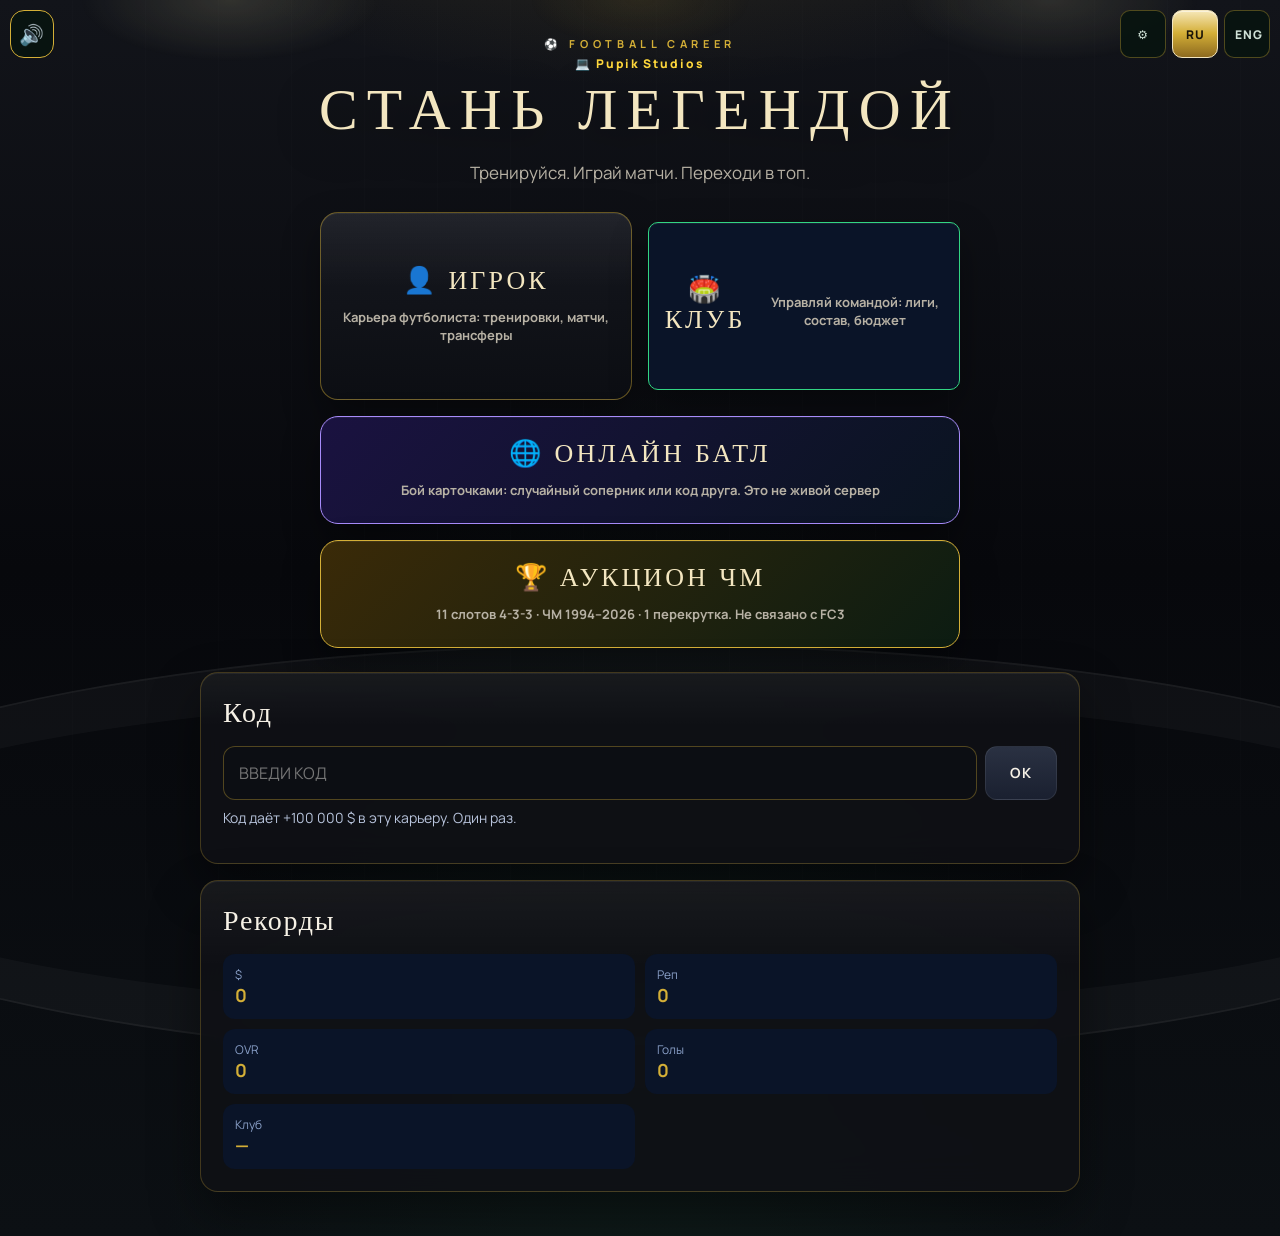
==== commit e69b4424: "Add files via upload" ====
--- a/Football-career/index.html
+++ b/Football-career/index.html
@@ -3,31 +3,72 @@
 <head>
     <meta charset="UTF-8">
     <meta name="viewport" content="width=device-width, initial-scale=1, viewport-fit=cover">
-    <meta name="theme-color" content="#061018">
+    <meta name="theme-color" content="#07080c">
+    <link rel="preconnect" href="https://fonts.googleapis.com">
+    <link rel="preconnect" href="https://fonts.gstatic.com" crossorigin>
+    <link href="https://fonts.googleapis.com/css2?family=Cinzel:wght@500;700&family=Manrope:wght@500;700&display=swap" rel="stylesheet">
     <meta name="apple-mobile-web-app-capable" content="yes">
     <meta name="mobile-web-app-capable" content="yes">
     <meta name="apple-mobile-web-app-status-bar-style" content="black-translucent">
-    <title>Football Career</title>
+    <title>Football Career · Pupik Studios</title>
+    <script>
+      try {
+        var fcStyle = localStorage.getItem("fc-style");
+        if (fcStyle === "plain" || fcStyle === "arcade" || fcStyle === "board" || fcStyle === "premium") {
+          document.documentElement.setAttribute("data-style", fcStyle);
+        }
+      } catch (e) {}
+    </script>
     <style>
-      html,body{margin:0;background:#061018;color:#f4f7f2;font-family:system-ui,sans-serif}
+      html,body{margin:0;background:#07080c;color:#f6f1e6;font-family:Manrope,system-ui,sans-serif}
       #createScreen,#careerScreen{display:none}
+      #studioSplash{
+        position:fixed;inset:0;z-index:9998;
+        display:flex;flex-direction:column;align-items:center;justify-content:center;gap:10px;
+        background:#07080c;cursor:pointer;
+        transition:opacity .35s ease,visibility .35s ease
+      }
+      #studioSplash.gone,#studioSplash[hidden]{
+        display:none!important;opacity:0;visibility:hidden;pointer-events:none
+      }
+      #studioSplash .studio-kicker{margin:0;letter-spacing:.46em;font-size:11px;font-weight:800;color:#9bb6a8}
+      #studioSplash .studio-logo{display:flex;flex-direction:column;align-items:center;line-height:.86;color:#d4af37;text-align:center;font-family:Cinzel,Georgia,serif}
+      #studioSplash .studio-logo span{font-size:clamp(52px,14vw,92px);letter-spacing:.12em}
+      #studioSplash .studio-logo b{font-size:clamp(22px,6vw,34px);letter-spacing:.42em;color:#fff6c8;font-weight:400}
+      #studioSplash .studio-game{margin:8px 0 0;letter-spacing:.22em;text-transform:uppercase;font-size:13px;color:#cfe0d6}
+      #studioSplash .studio-tap{margin:28px 0 0;letter-spacing:.34em;text-transform:uppercase;font-size:11px;font-weight:800;color:#d4af37}
+      #studioSplash .studio-line{width:min(220px,46vw);height:1px;margin:10px 0 6px;background:linear-gradient(90deg,transparent,#d4af37,transparent)}
     </style>
-    <link rel="stylesheet" href="style.css?v=10">
+    <link rel="stylesheet" href="style.css?v=93">
 </head>
 <body>
 
-<button type="button" id="muteBtn" class="mute-btn" aria-label="Звук">🔊</button>
+<div class="stadium-lights" aria-hidden="true"></div>
+<button type="button" id="muteBtn" class="mute-btn" data-i18n-aria="sound" aria-label="Звук">🔊</button>
+<div class="lang-bar" id="langBar">
+    <button type="button" id="styleBtn" class="lang-btn" data-i18n-aria="style" aria-label="Стиль">⚙</button>
+    <button type="button" class="lang-btn on" data-lang="ru">RU</button>
+    <button type="button" class="lang-btn" data-lang="en">ENG</button>
+    <div id="stylePanel" class="style-panel" hidden>
+        <p data-i18n="styleTitle">Стиль</p>
+        <button type="button" data-style="premium" data-i18n="stylePremium">Премиум</button>
+        <button type="button" data-style="plain" data-i18n="stylePlain">Обычный</button>
+        <button type="button" data-style="arcade" data-i18n="styleArcade">Аркада</button>
+        <button type="button" data-style="board" data-i18n="styleBoard">Табло</button>
+    </div>
+</div>
 
 <div id="studioSplash" class="studio-splash">
     <div class="studio-glow"></div>
     <p class="studio-kicker">A GAME BY</p>
+    <p class="studio-face">💻</p>
     <div class="studio-logo">
         <span>PUPIK</span>
         <b>STUDIOS</b>
     </div>
     <p class="studio-line"></p>
     <p class="studio-game">Football Career</p>
-    <p class="studio-tap">нажми</p>
+    <p class="studio-tap" data-i18n="tap">нажми</p>
 </div>
 
 <div id="fxOverlay" class="fx-overlay" hidden>
@@ -40,76 +81,152 @@
 
 <div id="battleOverlay" class="battle-overlay" hidden>
     <div class="battle-card">
-        <p class="battle-kicker" id="battleKicker">ОНЛАЙН АРЕНА</p>
-        <h2 id="battleTitle">Поиск соперника</h2>
-        <p id="battleSub">сканируем лобби…</p>
+        <p class="battle-kicker" id="battleKicker" data-i18n="arena">ОНЛАЙН АРЕНА</p>
+        <h2 id="battleTitle" data-i18n="search">Поиск соперника</h2>
+        <p id="battleSub" data-i18n="scan">сканируем лобби…</p>
         <div class="battle-vs" id="battleVs" hidden>
             <div class="battle-side" id="battleYou"></div>
             <b>VS</b>
             <div class="battle-side" id="battleThem"></div>
         </div>
         <div class="battle-code" id="battleCodeBox">
-            <p class="hint">Твой код — друг играет против твоей карточки</p>
+            <p class="hint" data-i18n="yourCode">Твой код — друг играет против твоей карточки</p>
             <div class="battle-code-row">
                 <input id="myBattleCode" type="text" readonly tabindex="-1">
                 <button type="button" id="copyBattleCode" aria-label="Копировать">📋</button>
             </div>
-            <input id="friendBattleCode" type="text" placeholder="Код друга" maxlength="160" autocomplete="off">
-            <button type="button" id="joinBattleBtn">🎮 ИГРАТЬ ПО КОДУ</button>
-        </div>
-        <button type="button" id="battleGo" class="gold" hidden>⚽ В БОЙ</button>
-        <button type="button" id="battleCancel" class="back-btn">ОТМЕНА</button>
+            <input id="friendBattleCode" type="text" data-i18n-placeholder="friendCode" placeholder="Код друга" maxlength="160" autocomplete="off">
+            <button type="button" id="joinBattleBtn" data-i18n="playCode">🎮 ИГРАТЬ ПО КОДУ</button>
+        </div>
+        <button type="button" id="battleGo" class="gold" hidden data-i18n="fight">⚽ В БОЙ</button>
+        <button type="button" id="battleCancel" class="back-btn" data-i18n="cancel">ОТМЕНА</button>
+    </div>
+</div>
+
+<div id="socialOverlay" class="social-overlay" hidden>
+    <div class="social-window" role="dialog" aria-labelledby="socialBrand">
+        <header class="social-top">
+            <button type="button" id="socialClose" class="back-btn" data-i18n="calClose">Закрыть</button>
+            <b id="socialBrand" data-i18n="socBrandName">PULSE</b>
+            <span id="socialKind">Игрок</span>
+        </header>
+        <div class="social-profile">
+            <div class="social-ava" id="socialAva">⚽</div>
+            <div>
+            <strong id="socialName">Игрок</strong><i id="socialTick" class="soc-tick" hidden>✓</i>
+            <small id="socialHandle">@player</small>
+            </div>
+        </div>
+        <p class="social-bio" id="socialBio"></p>
+        <div class="social-counts">
+            <div><b id="socialFollowers">0</b><small data-i18n="socFollowers">подписчики</small></div>
+            <div id="socFollowBox"><b id="socialFollowing">0</b><small data-i18n="socFollowing">подписки</small></div>
+            <div><b id="socialPostsN">0</b><small data-i18n="socPosts">посты</small></div>
+        </div>
+        <div class="soc-tabs" id="socTabs">
+            <button type="button" data-soc="feed" class="on" data-i18n="socFeed">Лента</button>
+            <button type="button" data-soc="subs" data-i18n="socSubs">Подписки</button>
+            <button type="button" data-soc="plan" data-i18n="socPlan">Тариф</button>
+            <button type="button" data-soc="friends" data-i18n="socFriends">Друзья</button>
+        </div>
+        <form id="socialComposer" class="social-composer">
+            <textarea id="socialDraft" maxlength="140" rows="3" data-i18n-placeholder="socPlaceholder" placeholder="Напиши пост…"></textarea>
+            <p class="hint" id="socialHint" hidden></p>
+            <button type="button" id="socialPublish" class="gold" data-i18n="socPublish">Опубликовать</button>
+            <button type="button" id="socialAd" data-i18n="socAd">Реклама</button>
+        </form>
+        <div id="socialFeed"></div>
+        <div id="socialDetail" class="social-detail" hidden>
+            <button type="button" id="socialBack" class="back-btn" data-i18n="socBack">Лента</button>
+            <h3 id="socialDetailTitle"></h3>
+            <p id="socialDetailPost"></p>
+            <div id="socialDetailList"></div>
+        </div>
+    </div>
+</div>
+
+<div id="debtOverlay" class="cal-overlay" hidden>
+    <div class="cal-window">
+        <p class="cal-kicker" data-i18n="bankPledgeLabel">Залог</p>
+        <h2 data-i18n="bankDebt">Долг</h2>
+        <p class="hint" id="debtHint"></p>
+        <p class="bank-line"><span data-i18n="bankDebt">Долг</span> <b id="bankDebt">$0</b></p>
+        <p class="bank-line"><span data-i18n="bankPledgeLabel">Залог</span> <b id="bankPledge">нет</b></p>
+        <input id="debtSum" inputmode="numeric" maxlength="7" data-i18n-placeholder="bankPh" placeholder="Сумма, пусто = всё">
+        <div class="plan-row">
+            <button type="button" data-debt="100">100</button>
+            <button type="button" data-debt="500">500</button>
+            <button type="button" data-debt="all" data-i18n="bankAll">Всё</button>
+        </div>
+        <p class="hint" data-i18n="bankPickLoan">Малый и обычный без залога. Большой кредит просит фирму.</p>
+        <div class="bank-offers" id="bankLoans"></div>
+        <button type="button" id="bankRepay" data-i18n="bankRepay">Погасить</button>
+        <button type="button" id="debtClose" class="back-btn" data-i18n="calClose">Закрыть</button>
+    </div>
+</div>
+
+<div id="calOverlay" class="cal-overlay" hidden>
+    <div class="cal-window">
+        <p class="cal-kicker" data-i18n="calKicker">КАЛЕНДАРЬ</p>
+        <h2 data-i18n="calTitle">События года</h2>
+        <p class="hint" id="calNow">—</p>
+        <div class="cal-year" id="calYear"></div>
+        <p class="hint" data-i18n="calLegend">Жёлтый — сейчас. Синий — ЧМ. Золотой ободок — Золотой мяч.</p>
+        <div class="cal-list" id="calEvents"></div>
+        <button type="button" id="calClose" class="back-btn" data-i18n="calClose">Закрыть</button>
     </div>
 </div>
 
 <div id="modeScreen" class="splash">
     <p class="brand-kicker">⚽ FOOTBALL CAREER</p>
-    <h1>Стань легендой</h1>
-    <p class="mode-lead">Тренируйся. Играй матчи. Переходи в топ.</p>
+    <p class="brand-studio">💻 Pupik Studios</p>
+    <h1 data-i18n="becomeLegend">Стань легендой</h1>
+    <p class="mode-lead" data-i18n="modeLead">Тренируйся. Играй матчи. Переходи в топ.</p>
     <button type="button" id="continueBtn" class="mode-btn continue" hidden>
-        ▶ ПРОДОЛЖИТЬ
+        <span data-i18n="continue">▶ ПРОДОЛЖИТЬ</span>
         <small id="continueMeta">Сохранённая карьера</small>
     </button>
     <div class="mode-grid">
         <button type="button" id="modePlayer" class="mode-btn">
-            👤 ИГРОК
-            <small>Карьера футболиста: тренировки, матчи, трансферы</small>
+            <span data-i18n="modePlayer">👤 ИГРОК</span>
+            <small data-i18n="modePlayerSub">Карьера футболиста: тренировки, матчи, трансферы</small>
         </button>
         <button type="button" id="modeClub" class="mode-btn club">
-            🏟️ КЛУБ
-            <small>Управляй командой: лиги, состав, бюджет</small>
+            <span data-i18n="modeClub">🏟️ КЛУБ</span>
+            <small data-i18n="modeClubSub">Управляй командой: лиги, состав, бюджет</small>
         </button>
         <button type="button" id="modeBattle" class="mode-btn battle">
-            🌐 ОНЛАЙН БАТЛ
-            <small>Поиск соперника или бой по коду друга. Нужна карьера</small>
+            <span data-i18n="modeBattle">🌐 ОНЛАЙН БАТЛ</span>
+            <small data-i18n="modeBattleSub">Поиск соперника или бой по коду друга. Нужна карьера</small>
         </button>
         <button type="button" id="modeAuction" class="mode-btn auction">
-            🏆 АУКЦИОН ЧМ
-            <small>11 слотов 4-3-3 · ЧМ 1994–2026 · 1 перекрутка. Не связано с FC3</small>
+            <span data-i18n="modeAuction">🏆 АУКЦИОН ЧМ</span>
+            <small data-i18n="modeAuctionSub">11 слотов 4-3-3 · ЧМ 1994–2026 · 1 перекрутка. Не связано с FC3</small>
         </button>
     </div>
     <div class="card code-card">
-        <h2>Код</h2>
+        <h2 data-i18n="code">Код</h2>
         <div class="code-row">
-            <input id="promoCode" type="text" placeholder="введи код" maxlength="40" autocomplete="off" autocorrect="off" autocapitalize="characters" spellcheck="false" name="fc-promo">
+            <input id="promoCode" type="text" data-i18n-placeholder="tapCode" placeholder="введи код" maxlength="40" autocomplete="off" autocorrect="off" autocapitalize="characters" spellcheck="false" name="fc-promo">
             <button type="button" id="promoBtn">ОК</button>
         </div>
-        <p class="hint" id="promoHint">Код даёт +100 000 $ в эту карьеру. Один раз.</p>
+        <p class="hint" id="promoHint" data-i18n="promoHint">Код даёт +100 000 $ в эту карьеру. Один раз.</p>
     </div>
     <div class="card records-card">
-        <h2>Рекорды</h2>
+        <h2 data-i18n="records">Рекорды</h2>
         <div id="recordsCreate" class="records"></div>
     </div>
 </div>
 
 <div id="createScreen" class="splash">
-    <button type="button" id="backToMode" class="back-btn">← К режимам</button>
+    <button type="button" id="backToMode" class="back-btn" data-i18n="backModes">← К режимам</button>
     <p class="brand-kicker">⚽ FOOTBALL CAREER</p>
-    <h1 id="createHeading">Новый игрок</h1>
-    <div class="card">
-        <h2 id="createTitle">Создай своего футболиста</h2>
+    <p class="brand-studio">💻 Pupik Studios</p>
+    <h1 id="createHeading" data-i18n="newPlayer">Новый игрок</h1>
+    <div class="card">
+        <h2 id="createTitle" data-i18n="createPlayer">Создай своего футболиста</h2>
         <div id="playerFields">
-            <input id="playerName" type="text" placeholder="Имя футболиста" maxlength="24" autocomplete="off">
+            <input id="playerName" type="text" data-i18n-placeholder="namePlayer" placeholder="Имя футболиста" maxlength="24" autocomplete="off">
             <select id="position">
                 <option value="ST">ST — Нападающий</option>
                 <option value="LW">LW — Левый вингер</option>
@@ -124,20 +241,20 @@
             </select>
         </div>
         <div id="clubFields" hidden>
-            <input id="clubName" type="text" placeholder="Название клуба" maxlength="28" autocomplete="off">
-            <input id="clubCity" type="text" placeholder="Город (например Москва)" maxlength="24" autocomplete="off">
-        </div>
-        <p class="pick-label" id="nationLabel">Национальность</p>
+            <input id="clubName" type="text" data-i18n-placeholder="nameClub" placeholder="Название клуба" maxlength="28" autocomplete="off">
+            <input id="clubCity" type="text" data-i18n-placeholder="cityPh" placeholder="Город (например Москва)" maxlength="24" autocomplete="off">
+        </div>
+        <p class="pick-label" id="nationLabel" data-i18n="nation">Национальность</p>
         <div class="pick-grid nation-pick" id="nationPick"></div>
-        <p class="pick-label" id="avatarLabel">Аватар</p>
+        <p class="pick-label" id="avatarLabel" data-i18n="avatar">Аватар</p>
         <div class="pick-grid" id="avatarPick"></div>
-        <button type="button" id="startBtn">Начать карьеру</button>
+        <button type="button" id="startBtn" data-i18n="startCareer">Начать карьеру</button>
     </div>
 </div>
 
 <div id="careerScreen">
     <header class="career-top">
-        <button type="button" id="exitCareerBtn" class="back-btn">← Меню</button>
+        <button type="button" id="exitCareerBtn" class="back-btn" data-i18n="menu">← Меню</button>
         <h1 id="careerTitle">Моя карьера</h1>
     </header>
 
@@ -155,8 +272,9 @@
             <p><span id="labelNation">Нация</span>: <b id="nationDisplay">🇰🇿 Казахстан</b></p>
             <p><span id="labelPosition">Позиция</span>: <b id="positionDisplay">ST</b></p>
             <p class="club-dup"><span id="labelClub">Клуб</span>: <b id="clubLine">Академия</b></p>
-            <p id="ageLine">Возраст: <b id="ageDisplay">16</b> · Неделя <b id="weekDisplay">1</b></p>
-            <p id="weekLine" hidden>Неделя <b id="weekDisplayClub">1</b></p>
+            <p id="ageLine"><span data-i18n="ageWeek">Возраст</span>: <b id="ageDisplay">16</b> · <span data-i18n="week">Неделя</span> <b id="weekDisplay">1</b></p>
+            <p id="weekLine" hidden><span data-i18n="week">Неделя</span> <b id="weekDisplayClub">1</b></p>
+            <p id="injuryLine" class="injury-line" hidden></p>
         </div>
         <div class="ratings">
             <div class="respect">
@@ -164,31 +282,71 @@
                 <strong id="respectDisplay">0</strong>
             </div>
             <div class="fame">
-                <small id="fameLabel">РЕП</small>
+                <small id="fameLabel" data-i18n="fame">РЕП</small>
                 <strong id="fameDisplay">50</strong>
             </div>
         </div>
     </div>
+
+    <button type="button" id="socialOpen" class="social-open" data-i18n="socOpen">Соцсеть</button>
+    <p id="crowdLine" class="crowd-line" hidden></p>
 
     <div class="card energy-card">
         <div class="energy-row">
-            <span>Энергия</span>
+            <span data-i18n="energy">Энергия</span>
             <div class="energy-bar"><i id="energyFill"></i></div>
             <b id="energyDisplay">100</b>
         </div>
     </div>
+    <div class="hook" id="hookBar">
+        <span id="hookKicker">LIVE</span>
+        <b id="hookText">Ещё один матч — и ты ближе к топу</b>
+    </div>
 
     <nav class="career-tabs" id="careerTabs" aria-label="Разделы карьеры">
-        <button type="button" data-panel="home" class="on">Главная</button>
-        <button type="button" data-panel="train">Треня</button>
-        <button type="button" data-panel="match">Матч</button>
+        <button type="button" data-panel="home" class="on" data-i18n="tabHome">Главная</button>
+        <button type="button" data-panel="train" data-i18n="tabTrain">Треня</button>
+        <button type="button" data-panel="match" data-i18n="tabMatch">Матч</button>
         <button type="button" data-panel="club" id="tabClub">Клубы</button>
-        <button type="button" data-panel="more">Ещё</button>
+        <button type="button" data-panel="bank" data-i18n="tabBank">Банк</button>
+        <button type="button" data-panel="more" data-i18n="tabMore">Ещё</button>
     </nav>
 
     <div class="panel on" data-panel="home">
-    <div class="card">
-        <h2>Характеристики</h2>
+    <div class="card" id="bodyCard">
+        <h2 data-i18n="body">Тело</h2>
+        <p class="hint" id="bodyMapHint">Цел. Травма подсветит зону.</p>
+        <div class="skel" id="skel" aria-hidden="true">
+            <span class="bone head" data-part="head"></span>
+            <span class="bone shoulder" data-part="shoulder"></span>
+            <div class="skel-row">
+                <span class="bone arm" data-part="arm"></span>
+                <span class="bone torso" data-part="ribs"></span>
+                <span class="bone arm" data-part="arm"></span>
+            </div>
+            <span class="bone hip" data-part="groin"></span>
+            <div class="skel-row">
+                <span class="bone thigh" data-part="hamstring"></span>
+                <span class="bone thigh" data-part="hamstring"></span>
+            </div>
+            <div class="skel-row">
+                <span class="bone knee" data-part="knee"></span>
+                <span class="bone knee" data-part="knee"></span>
+            </div>
+            <div class="skel-row">
+                <span class="bone calf" data-part="calf"></span>
+                <span class="bone calf" data-part="calf"></span>
+            </div>
+            <div class="skel-row">
+                <span class="bone foot" data-part="ankle"></span>
+                <span class="bone foot" data-part="ankle"></span>
+            </div>
+        </div>
+        <p class="hint lock-hint" id="treatHint" hidden></p>
+        <button type="button" id="treatBtn" class="gold treat-btn" hidden>Лечить</button>
+    </div>
+    <div class="card">
+        <h2 data-i18n="stats">Характеристики</h2>
         <div id="statList">
             <div class="stat"><span></span><div class="stat-track"><i></i></div><b></b></div>
             <div class="stat"><span></span><div class="stat-track"><i></i></div><b></b></div>
@@ -202,7 +360,7 @@
 
     <div class="panel" data-panel="train">
     <div class="card">
-        <h2 id="trainTitle">Тренировка</h2>
+        <h2 id="trainTitle" data-i18n="training">Тренировка</h2>
         <p class="hint" id="trainHint">Тренировка: −16 энергии, +1 неделя. Отдых +50 бесплатно (30 сек) или 100% за $100 (1 сек).</p>
         <p class="hint lock-hint" id="restLockHint" hidden></p>
         <div class="train-grid">
@@ -220,52 +378,84 @@
 
     <div class="panel" data-panel="match">
     <div class="card">
-        <h2>Расписание</h2>
+        <h2 data-i18n="schedule">Расписание</h2>
         <div class="fixture" id="fixtureBox">
             <small id="fixtureLabel">Следующий матч</small>
             <b id="fixtureNext">Неделя 2</b>
             <p id="fixtureHint">Матч раз в 2 недели. Ничья → серия пенальти.</p>
         </div>
+        <div class="plan-row" id="planRow">
+            <button type="button" data-plan="attack" data-i18n="plan_attack">Атака</button>
+            <button type="button" data-plan="balance" class="on" data-i18n="plan_balance">Баланс</button>
+            <button type="button" data-plan="defend" data-i18n="plan_defend">Оборона</button>
+        </div>
+        <p class="hint" id="planHint">Баланс: обычный матч.</p>
         <div class="match-grid" id="matchGrid"></div>
         <p class="save-meta" id="saveHint">💾 Автосохранение каждые 20 сек</p>
         <p class="last-match" id="lastMatch">Пока нет матчей</p>
-        <p>Матчи: <b id="matches">0</b></p>
-        <p id="winsRow" hidden>Победы: <b id="wins">0</b> · Ничьи: <b id="draws">0</b> · Поражения: <b id="losses">0</b></p>
-        <p id="goalsRow">Голы: <b id="goals">0</b></p>
-        <p id="assistsRow">Ассисты: <b id="assists">0</b></p>
-        <p id="concededRow" hidden>Пропущено: <b id="conceded">0</b></p>
-        <p id="tacklesRow" hidden>Отборы: <b id="tackles">0</b></p>
-        <p id="savesRow" hidden>Сейвы: <b id="saves">0</b></p>
-        <p id="cleanRow" hidden>Сухие матчи: <b id="cleanSheets">0</b></p>
-        <p id="gkConcededRow" hidden>Пропущено: <b id="gkConceded">0</b></p>
+        <p> <span data-i18n="matches">Матчи</span>: <b id="matches">0</b></p>
+        <p id="winsRow" hidden><span data-i18n="wins">Победы</span>: <b id="wins">0</b> · <span data-i18n="draws">Ничьи</span>: <b id="draws">0</b> · <span data-i18n="losses">Поражения</span>: <b id="losses">0</b></p>
+        <p id="goalsRow"><span data-i18n="goals">Голы</span>: <b id="goals">0</b></p>
+        <p id="assistsRow"><span data-i18n="assists">Ассисты</span>: <b id="assists">0</b></p>
+        <p id="concededRow" hidden><span data-i18n="conceded">Пропущено</span>: <b id="conceded">0</b></p>
+        <p id="tacklesRow" hidden><span data-i18n="tackles">Отборы</span>: <b id="tackles">0</b></p>
+        <p id="savesRow" hidden><span data-i18n="saves">Сейвы</span>: <b id="saves">0</b></p>
+        <p id="cleanRow" hidden><span data-i18n="cleans">Сухие матчи</span>: <b id="cleanSheets">0</b></p>
+        <p id="gkConcededRow" hidden><span data-i18n="conceded">Пропущено</span>: <b id="gkConceded">0</b></p>
         <button type="button" id="matchBtn" class="gold">📅 ЖДИ ИГРОВОЙ ДЕНЬ</button>
-        <button type="button" id="bribeBtn" class="bribe">🤫 ПОДКУПИТЬ СУДЬЮ</button>
-        <p class="hint" id="bribeHint">Подкуп: 30% поможет, 70% штраф. Репутация падает в любом случае.</p>
-        <p id="onlineRow">Онлайн: <b id="onlineRecord">0–0</b></p>
-        <button type="button" id="onlineBtn" class="online">🌐 ОНЛАЙН БАТЛ</button>
-        <p class="hint">Вне календаря. −18 энергии. Победа даёт $ и репутацию.</p>
+        <button type="button" id="retireBtn" class="danger" data-i18n="retireBtn">Закончить карьеру</button>
+    </div>
+    </div>
+
+    <div class="panel" data-panel="bank">
+    <div class="card">
+        <h2 data-i18n="bankTitle">Банк</h2>
+        <p class="hint" id="bankHint"></p>
+        <p class="bank-line"><span data-i18n="bankCash">На руках</span> <b id="bankCash">$0</b></p>
+        <p class="bank-line"><span data-i18n="bankSave">На вкладе</span> <b id="bankSave">$0</b></p>
+        <p class="bank-line"><span data-i18n="bankDebt">Долг</span> <b id="bankDebtCard">$0</b></p>
+        <input id="bankSum" inputmode="numeric" maxlength="7" data-i18n-placeholder="bankPh" placeholder="Сумма, пусто = всё">
+        <div class="plan-row">
+            <button type="button" data-bank="100">100</button>
+            <button type="button" data-bank="500">500</button>
+            <button type="button" data-bank="all" data-i18n="bankAll">Всё</button>
+        </div>
+        <p class="hint" data-i18n="bankPickSave">Вклад. Выбери лучший.</p>
+        <div class="bank-offers">
+            <button type="button" data-save="copy" data-i18n="bankOfferCopy">Копилка +4%. Снять сразу</button>
+            <button type="button" data-save="season" data-i18n="bankOfferSeason">Сезон +12%. Нельзя снять 1 сезон</button>
+            <p class="bank-best" data-i18n="bankBestSave">Лучший вклад</p>
+            <button type="button" class="best" data-save="long" data-i18n="bankOfferLong">Лучший вклад. Длинный +18%. Нельзя снять 3 сезона</button>
+        </div>
+        <button type="button" id="bankOut" data-i18n="bankOut">Снять</button>
+        <button type="button" id="bankDebtOpen" class="gold" data-i18n="bankDebtOpen">Окно долга</button>
     </div>
     </div>
 
     <div class="panel" data-panel="club">
     <div class="card" id="squadCard" hidden>
-        <h2>Состав</h2>
-        <p class="hint" id="squadHint">Своих игроков пока нет. Купи в трансферном окне.</p>
+        <h2 data-i18n="squad">Состав</h2>
+        <p class="hint" id="squadHint" data-i18n="squadHint">Своих игроков пока нет. Купи в трансферном окне.</p>
         <div class="pitch" id="squadPitch"></div>
+        <div class="bench-box" id="benchBox" hidden>
+            <p class="bench-title" id="benchTitle" data-i18n="benchTitle">Скамейка запасных</p>
+            <p class="hint" data-i18n="benchHint">Нажми игрока: в основу или на скамейку.</p>
+            <div class="bench" id="squadBench"></div>
+        </div>
         <div id="squad" class="market-list squad-list"></div>
     </div>
 
     <div class="card" id="marketCard" hidden>
-        <h2>Трансферное окно</h2>
-        <p class="hint" id="marketHint">От ЦСКА до легенд Реала. Покупка за $.</p>
+        <h2 data-i18n="market">Трансферное окно</h2>
+        <p class="hint" id="marketHint" data-i18n="marketHint">От ЦСКА до легенд Реала. Покупка за $.</p>
         <div class="market-tabs" id="marketTabs">
-            <button type="button" data-tier="all" class="on">Все</button>
-            <button type="button" data-tier="rpl">РПЛ</button>
-            <button type="button" data-tier="eu">Европа</button>
-            <button type="button" data-tier="leg">Легенды</button>
+            <button type="button" data-tier="all" class="on" data-i18n="all">Все</button>
+            <button type="button" data-tier="rpl" data-i18n="rpl">РПЛ</button>
+            <button type="button" data-tier="eu" data-i18n="europe">Европа</button>
+            <button type="button" data-tier="leg" data-i18n="legends">Легенды</button>
         </div>
         <div class="pos-tabs" id="marketPos">
-            <button type="button" data-pos="all" class="on">Все</button>
+            <button type="button" data-pos="all" class="on" data-i18n="all">Все</button>
             <button type="button" data-pos="GK">GK</button>
             <button type="button" data-pos="CB">CB</button>
             <button type="button" data-pos="LB">LB</button>
@@ -287,57 +477,144 @@
     </div>
 
     <div class="panel" data-panel="more">
+    <nav class="more-tabs" id="moreTabs">
+        <button type="button" data-more="nation" class="on" data-i18n="moreNation">Сборная</button>
+        <button type="button" data-more="titles" data-i18n="titlesTitle">Титулы</button>
+        <button type="button" data-more="firms" data-i18n="firms">Фирмы</button>
+        <button type="button" data-more="extra" data-i18n="tabMore">Ещё</button>
+    </nav>
+    <div class="more-pane on" data-more="nation">
+    <div class="card" id="nationCard">
+        <h2 data-i18n="ntTitle">Сборная и ЧМ</h2>
+        <p class="hint" id="ntStatus">Вызов приходит за репутацию и OVR.</p>
+        <p class="meta" id="ntMeta"></p>
+        <button type="button" id="wcBtn" class="gold">ЧМ</button>
+        <button type="button" id="calOpenMore" class="cal-open" data-i18n="calOpen">📅 Календарь событий</button>
+        <p class="hint" id="ntHint" data-i18n="ntHint">Победа на ЧМ: +3000 $ и репутация. Номинации: золотой мяч, лучший бомбардир, лучший молодой, лучший игрок, лучший вратарь.</p>
+    </div>
+    </div>
+    <div class="more-pane" data-more="titles">
+    <div class="card" id="titlesCard" hidden>
+        <h2 data-i18n="titlesTitle">Титулы</h2>
+        <p class="hint" data-i18n="titlesHint">Все трофеи карьеры: ЧМ, золотой мяч, номинации и клубы.</p>
+        <div class="table-wrap">
+            <table class="firm-table">
+                <thead>
+                    <tr>
+                        <th data-i18n="titleCol">Титул</th>
+                        <th data-i18n="yearCol">Год</th>
+                    </tr>
+                </thead>
+                <tbody id="titlesBody"></tbody>
+            </table>
+        </div>
+    </div>
+    <div class="card" id="ballonCard" hidden>
+        <h2 data-i18n="ballonTitle">Рейтинг Золотого мяча</h2>
+        <p class="hint" id="ballonHint">Появляется, когда ты уже близко к награде.</p>
+        <div class="table-wrap">
+            <table class="firm-table">
+                <thead>
+                    <tr>
+                        <th>#</th>
+                        <th data-i18n="playerCol">Игрок</th>
+                        <th data-i18n="ptsCol">Очки</th>
+                    </tr>
+                </thead>
+                <tbody id="ballonBody"></tbody>
+            </table>
+        </div>
+    </div>
+    </div>
+    <div class="more-pane" data-more="firms">
+    <div class="card" id="brandCard">
+        <h2 data-i18n="firms">Фирмы</h2>
+        <p class="hint" data-i18n="firmsHint">Все фирмы в таблице. Основание только за $. Доход каждую неделю — от репутации и богатства.</p>
+        <p><span data-i18n="cashWeek">Счёт:</span> <b id="brandCash">$0</b> <span data-i18n="firmsWeek">· все фирмы /нед</span> <b id="brandWeekPay">$0</b></p>
+        <input id="brandName" type="text" data-i18n-placeholder="brandPh" placeholder="название фирмы (необязательно)" maxlength="24" autocomplete="off">
+        <div class="table-wrap">
+            <table class="firm-table">
+                <thead>
+                    <tr>
+                        <th data-i18n="firm">Фирма</th>
+                        <th data-i18n="price">Цена</th>
+                        <th data-i18n="recRep">Реп</th>
+                        <th data-i18n="perWeek">/нед</th>
+                        <th></th>
+                    </tr>
+                </thead>
+                <tbody id="brandTableBody"></tbody>
+            </table>
+        </div>
+        <h2 data-i18n="dealsTitle">Рекламные договоры</h2>
+        <p class="hint" data-i18n="dealsHint">До трёх марок. Деньги каждую неделю. В соцсети реклама крутит лучший вклад и эти бренды. Лучший договор — PMW.</p>
+        <p class="bank-line"><span data-i18n="dealsPay">Договоры /нед</span> <b id="sponsorWeek">$0</b></p>
+        <div class="bank-offers" id="sponsorList"></div>
+    </div>
+    </div>
+    <div class="more-pane" data-more="extra">
+    <div class="card">
+        <h2 data-i18n="sideTitle">Календарь и батл</h2>
+        <button type="button" id="calOpenMatch" class="cal-open" data-i18n="calOpen">📅 Календарь · ЧМ и Золотой мяч</button>
+        <button type="button" id="bribeBtn" class="bribe">🤫 ПОДКУПИТЬ СУДЬЮ</button>
+        <p class="hint" id="bribeHint" data-i18n="bribeHint">Подкуп: 30% поможет, 70% штраф. Репутация падает в любом случае.</p>
+        <p id="onlineRow"><span data-i18n="online">Онлайн</span>: <b id="onlineRecord">0–0</b></p>
+        <button type="button" id="onlineBtn" class="online">🌐 ОНЛАЙН БАТЛ</button>
+        <p class="hint" data-i18n="onlineHint">Вне календаря. −18 энергии. Победа даёт $ и репутацию. Кнопка «Батл» внизу тоже открывает его.</p>
+    </div>
     <div class="card code-card">
-        <h2>Код</h2>
+        <h2 data-i18n="code">Код</h2>
         <div class="code-row">
-            <input id="promoCodeCareer" type="text" placeholder="введи код" maxlength="40" autocomplete="off" autocorrect="off" autocapitalize="characters" spellcheck="false" name="fc-promo-career">
+            <input id="promoCodeCareer" type="text" data-i18n-placeholder="tapCode" placeholder="введи код" maxlength="40" autocomplete="off" autocorrect="off" autocapitalize="characters" spellcheck="false" name="fc-promo-career">
             <button type="button" id="promoBtnCareer">ОК</button>
         </div>
-        <p class="hint" id="promoHintCareer">+100 000 $ · один раз · эта карьера, не FC3</p>
-    </div>
-    <div class="card">
-        <h2>Аукцион ЧМ</h2>
-        <p class="hint">Собери 4-3-3 из случайных игроков ЧМ 1994–2026. Отдельный режим, карьеру не ломает.</p>
-        <button type="button" id="openAuctionBtn" class="gold">🏆 ОТКРЫТЬ АУКЦИОН</button>
+        <p class="hint" id="promoHintCareer" data-i18n="promoHintCareer">+100 000 $ · один раз · эта карьера, не FC3</p>
+    </div>
+    <div class="card">
+        <h2 data-i18n="auction">Аукцион ЧМ</h2>
+        <p class="hint" data-i18n="auctionHint">Собери 4-3-3 из случайных игроков ЧМ 1994–2026. Отдельный режим, карьеру не ломает.</p>
+        <button type="button" id="openAuctionBtn" class="gold" data-i18n="openAuction">🏆 ОТКРЫТЬ АУКЦИОН</button>
     </div>
     <div class="card records-card">
-        <h2>Рекорды</h2>
+        <h2 data-i18n="records">Рекорды</h2>
         <div id="recordsCareer" class="records"></div>
     </div>
 
     <div class="card">
-        <h2>История</h2>
+        <h2 data-i18n="history">История</h2>
         <div id="log"></div>
     </div>
 
-    <button type="button" id="newCareerBtn" class="danger">Заново</button>
+    <button type="button" id="newCareerBtn" class="danger" data-i18n="restart">Заново</button>
+    </div>
     </div>
 
     <nav class="phone-dock" aria-label="Быстрые действия">
         <button type="button" id="dockMatch">⚽ Матч</button>
-        <button type="button" id="dockBattle">🌐 Батл</button>
-        <button type="button" id="dockRest">😴 Отдых</button>
-        <button type="button" id="dockMenu">← Меню</button>
+        <button type="button" id="dockBattle" data-i18n="dockBattle">🌐 Батл</button>
+        <button type="button" id="dockRest" data-i18n="dockRest">😴 Отдых</button>
+        <button type="button" id="dockMenu" data-i18n="dockMenu">← Меню</button>
     </nav>
 </div>
 
 <div id="auctionScreen" hidden>
     <header class="career-top">
-        <button type="button" id="auctionBack" class="back-btn">← Меню</button>
-        <h1>Аукцион ЧМ</h1>
+        <button type="button" id="auctionBack" class="back-btn" data-i18n="menu">← Меню</button>
+        <h1 data-i18n="auction">Аукцион ЧМ</h1>
     </header>
     <div class="card">
-        <p class="hint">Жми ИГРОК — один легенда за раз, строго в свою позицию (Неймар только LW). 1 перекрутка той же позиции. ЗАНОВО — новый состав.</p>
+        <p class="hint" data-i18n="auctionHow">Жми ИГРОК — один легенда за раз, строго в свою позицию (Неймар только LW). 1 перекрутка той же позиции. ЗАНОВО — новый состав.</p>
         <p class="meta" id="auctionMeta">Пусто · перекруток: 1</p>
         <div class="pitch auction-pitch" id="auctionPitch"></div>
         <div class="train-grid auction-actions">
-            <button type="button" id="auctionRollAll" class="gold">ИГРОК</button>
-            <button type="button" id="auctionReset" class="danger">ЗАНОВО</button>
-        </div>
-    </div>
-</div>
-
-<script src="audio.js?v=10" defer></script>
-<script src="game.js?v=10" defer></script>
+            <button type="button" id="auctionRollAll" class="gold" data-i18n="player">ИГРОК</button>
+            <button type="button" id="auctionReset" class="danger" data-i18n="reset">ЗАНОВО</button>
+        </div>
+    </div>
+</div>
+
+<script src="audio.js?v=93" defer></script>
+<script src="loc.js?v=93" defer></script>
+<script src="game.js?v=93" defer></script>
 </body>
 </html>
--- a/Football-career/style.css
+++ b/Football-career/style.css
@@ -1,14 +1,15 @@
 :root {
-    --bg: #061018;
-    --bg2: #0c1c18;
-    --card: rgba(10, 22, 28, 0.82);
-    --line: rgba(255, 216, 61, 0.22);
-    --gold: #ffd83d;
-    --pitch: #1f8a4c;
-    --ink: #07140f;
-    --mute: #9bb6a8;
-    --font: system-ui, -apple-system, "Segoe UI", sans-serif;
-    --display: "Arial Narrow", "Impact", system-ui, sans-serif;
+    --bg: #07080c;
+    --bg2: #101218;
+    --card: rgba(16, 17, 22, 0.86);
+    --line: rgba(212, 175, 55, 0.28);
+    --gold: #d4af37;
+    --gold-hi: #f3e6c0;
+    --pitch: #0f3d2a;
+    --ink: #16130c;
+    --mute: #b7b1a4;
+    --font: "Manrope", "Avenir Next", system-ui, sans-serif;
+    --display: "Cinzel", "Iowan Old Style", Palatino, Georgia, serif;
 }
 
 html {
@@ -30,12 +31,40 @@
     padding-bottom: max(28px, env(safe-area-inset-bottom));
     min-height: 100dvh;
     font-family: var(--font);
-    color: #f4f7f2;
+    color: #f6f1e6;
     background:
-        radial-gradient(900px 420px at 50% -8%, color-mix(in srgb, var(--club, #ffd83d) 22%, transparent), transparent 70%),
-        radial-gradient(ellipse at 50% 118%, rgba(31, 138, 76, 0.38), transparent 52%),
-        linear-gradient(180deg, #07140f 0%, #061018 42%, #0a1f16 100%);
-    transition: background 0.6s ease;
+        radial-gradient(820px 380px at 50% -12%, rgba(212, 175, 55, 0.14), transparent 62%),
+        radial-gradient(ellipse at 50% 120%, rgba(18, 42, 32, 0.45), transparent 54%),
+        linear-gradient(180deg, #12141a 0%, #07080c 46%, #0c1014 100%);
+    transition: background 0.6s ease, filter 0.4s ease;
+}
+
+body.matchday {
+    background:
+        radial-gradient(700px 280px at 18% 0%, rgba(212, 175, 55, 0.2), transparent 58%),
+        radial-gradient(700px 280px at 82% 0%, rgba(212, 175, 55, 0.16), transparent 58%),
+        radial-gradient(ellipse at 50% 118%, rgba(31, 138, 76, 0.5), transparent 52%),
+        linear-gradient(180deg, #08160f 0%, #061018 42%, #0a1f16 100%);
+}
+
+body.hot {
+    background:
+        radial-gradient(800px 360px at 50% -10%, rgba(255, 90, 40, 0.22), transparent 62%),
+        radial-gradient(ellipse at 50% 118%, rgba(31, 138, 76, 0.42), transparent 52%),
+        linear-gradient(180deg, #140b08 0%, #061018 48%, #0a1f16 100%);
+}
+
+.stadium-lights {
+    position: fixed;
+    inset: 0;
+    pointer-events: none;
+    z-index: 0;
+    background:
+        radial-gradient(220px 90px at 18% 0%, rgba(255, 244, 180, 0.16), transparent 70%),
+        radial-gradient(220px 90px at 82% 0%, rgba(255, 244, 180, 0.14), transparent 70%),
+        radial-gradient(160px 70px at 50% 0%, rgba(212, 175, 55, 0.1), transparent 72%);
+    animation: flood 5.5s ease-in-out infinite;
+    opacity: 0.85;
 }
 
 body::before {
@@ -92,14 +121,15 @@
 
 h1 {
     text-align: center;
-    color: var(--gold);
+    color: var(--gold-hi);
     margin: 0 0 18px;
     font-family: var(--display);
-    font-size: clamp(42px, 8vw, 72px);
-    font-weight: 400;
-    letter-spacing: 0.04em;
-    line-height: 0.92;
-    text-shadow: 0 8px 32px rgba(0, 0, 0, 0.45);
+    font-size: clamp(34px, 6.4vw, 58px);
+    font-weight: 500;
+    letter-spacing: 0.16em;
+    text-transform: uppercase;
+    line-height: 1.05;
+    text-shadow: 0 10px 40px rgba(0, 0, 0, 0.55);
 }
 
 h2 {
@@ -110,24 +140,39 @@
     margin: 0 0 14px;
 }
 
+.brand-studio {
+    margin: -6px 0 10px;
+    text-align: center;
+    letter-spacing: 0.16em;
+    text-transform: none;
+    font-size: 12px;
+    font-weight: 800;
+    color: #ffd83d;
+}
+
 .brand-kicker {
     text-align: center;
-    letter-spacing: 0.28em;
+    letter-spacing: 0.42em;
     text-transform: uppercase;
     color: var(--gold);
-    font-size: 12px;
-    font-weight: 800;
+    font-family: var(--font);
+    font-size: 11px;
+    font-weight: 700;
     margin: 8px 0 10px;
 }
 
 .card {
-    background: var(--card);
-    border: 1px solid color-mix(in srgb, var(--club-accent, var(--gold)) 28%, #1c3a2c);
-    border-radius: 22px;
+    background:
+        linear-gradient(180deg, rgba(255, 255, 255, 0.04), transparent 28%),
+        var(--card);
+    border: 1px solid rgba(212, 175, 55, 0.26);
+    border-radius: 18px;
     padding: 22px;
     margin-bottom: 16px;
-    backdrop-filter: blur(14px);
-    box-shadow: 0 18px 40px rgba(0, 0, 0, 0.28);
+    backdrop-filter: blur(18px);
+    box-shadow:
+        0 22px 50px rgba(0, 0, 0, 0.42),
+        inset 0 1px 0 rgba(255, 255, 255, 0.06);
 }
 
 .player-card {
@@ -244,15 +289,19 @@
 .mode-btn {
     min-height: 168px;
     margin: 0;
-    background: linear-gradient(180deg, rgba(20, 48, 36, 0.9), rgba(8, 18, 16, 0.92));
-    border: 1px solid var(--gold);
-    color: #fff;
+    background:
+        linear-gradient(180deg, rgba(255, 255, 255, 0.05), transparent 40%),
+        linear-gradient(180deg, #16181f, #0c0e13);
+    border: 1px solid rgba(212, 175, 55, 0.45);
+    color: var(--gold-hi);
     font-family: var(--display);
-    font-size: 34px;
-    font-weight: 400;
-    letter-spacing: 0.04em;
-    line-height: 1.05;
-    border-radius: 20px;
+    font-size: 26px;
+    font-weight: 500;
+    letter-spacing: 0.12em;
+    text-transform: uppercase;
+    line-height: 1.15;
+    border-radius: 18px;
+    box-shadow: inset 0 1px 0 rgba(255, 255, 255, 0.06), 0 16px 36px rgba(0, 0, 0, 0.35);
 }
 
 .mode-btn.club {
@@ -294,16 +343,22 @@
     margin: 0;
 }
 
+.auction-pitch .pitch-line {
+    width: 100%;
+}
 .auction-pitch .pitch-slot {
     cursor: pointer;
-    width: 72px;
+    width: auto;
+    flex: 1 1 0;
+    max-width: 148px;
+    min-width: 0;
     appearance: none;
     font-family: inherit;
 }
 
 .auction-pitch .pitch-slot.spinning {
     border-style: solid;
-    border-color: #ffd83d;
+    border-color: #d4af37;
     animation: aucShake 0.11s linear infinite, aucGlow 0.35s ease-in-out infinite;
 }
 .auction-pitch .pitch-slot.reveal {
@@ -315,7 +370,7 @@
     75% { transform: translate(3px, -1px) rotate(2deg); }
 }
 @keyframes aucGlow {
-    50% { box-shadow: 0 0 16px rgba(255, 216, 61, 0.85); background: rgba(255, 216, 61, 0.22); }
+    50% { box-shadow: 0 0 16px rgba(212, 175, 55, 0.85); background: rgba(212, 175, 55, 0.22); }
 }
 @keyframes aucPop {
     0% { transform: scale(0.72); }
@@ -325,6 +380,10 @@
 
 .auction-actions {
     margin-top: 12px;
+}
+
+.mode-btn > span {
+    display: block;
 }
 
 .mode-btn small {
@@ -343,13 +402,62 @@
     max-width: 640px;
     margin: 0 auto 20px;
     min-height: 88px;
-    background: var(--gold);
-    color: #111;
-    border-color: var(--gold);
+    background: linear-gradient(180deg, #f6e7b8 0%, #d4af37 46%, #8d6a1f 100%);
+    color: #1a1408;
+    border-color: #f3e6c0;
+    box-shadow: 0 12px 28px rgba(141, 106, 31, 0.35), inset 0 1px 0 rgba(255, 255, 255, 0.55);
+    animation: hookPulse 1.8s ease-in-out infinite;
 }
 
 .mode-btn.continue small {
     color: #3d4a66;
+}
+
+.hook {
+    display: flex;
+    align-items: center;
+    gap: 12px;
+    margin: 0 auto 14px;
+    padding: 12px 16px;
+    max-width: 880px;
+    border-radius: 16px;
+    border: 1px solid rgba(212, 175, 55, 0.28);
+    background: linear-gradient(90deg, rgba(212, 175, 55, 0.12), rgba(8, 20, 16, 0.72));
+    box-shadow: 0 0 24px rgba(212, 175, 55, 0.08);
+}
+
+.hook span {
+    flex: none;
+    letter-spacing: 0.16em;
+    font-size: 10px;
+    font-weight: 800;
+    color: #111;
+    background: var(--gold);
+    border-radius: 999px;
+    padding: 4px 8px;
+}
+
+.hook b {
+    font-family: var(--display);
+    font-size: 16px;
+    font-weight: 400;
+    letter-spacing: 0.04em;
+    color: #fff6c8;
+}
+
+body.matchday .hook {
+    border-color: #d4af37;
+    animation: hookPulse 1.6s ease-in-out infinite;
+}
+
+body.hot .hook {
+    border-color: #ff7a3c;
+    background: linear-gradient(90deg, rgba(255, 90, 40, 0.2), rgba(8, 20, 16, 0.72));
+}
+
+body.hot .hook span {
+    background: #ff7a3c;
+    color: #fff;
 }
 
 .career-top {
@@ -372,7 +480,7 @@
 
 .career-tabs {
     display: grid;
-    grid-template-columns: repeat(5, minmax(0, 1fr));
+    grid-template-columns: repeat(6, minmax(0, 1fr));
     gap: 6px;
     position: sticky;
     top: 8px;
@@ -380,9 +488,10 @@
     margin: 0 0 14px;
     padding: 6px;
     border-radius: 16px;
-    background: rgba(6, 16, 14, 0.88);
-    border: 1px solid rgba(255, 216, 61, 0.18);
-    backdrop-filter: blur(12px);
+    background: rgba(8, 9, 12, 0.9);
+    border: 1px solid rgba(212, 175, 55, 0.22);
+    backdrop-filter: blur(16px);
+    box-shadow: 0 10px 30px rgba(0, 0, 0, 0.35);
 }
 
 .career-tabs button {
@@ -399,8 +508,44 @@
 }
 
 .career-tabs button.on {
-    background: var(--gold);
-    color: #111;
+    background: linear-gradient(180deg, #f6e7b8 0%, #d4af37 48%, #8d6a1f 100%);
+    color: #1a1408;
+}
+
+.bank-line {
+    display: flex;
+    justify-content: space-between;
+    gap: 8px;
+    margin: 6px 0;
+}
+
+.bank-offers {
+    display: flex;
+    flex-direction: column;
+    gap: 6px;
+    margin: 8px 0;
+}
+
+.bank-offers button {
+    text-transform: none;
+    letter-spacing: 0;
+    font-size: 14px;
+}
+
+.bank-best {
+    margin: 10px 0 0;
+    color: #ffd83d;
+    font-weight: 800;
+    letter-spacing: 0.06em;
+    text-transform: uppercase;
+}
+
+.bank-offers button.best {
+    border-color: var(--gold, #d4af37);
+}
+
+.bank-offers button.on {
+    box-shadow: inset 0 0 0 2px var(--gold, #d4af37);
 }
 
 .panel {
@@ -461,10 +606,11 @@
     width: 100%;
     padding: 15px;
     margin: 12px 0;
-    border: 2px solid #40577f;
-    border-radius: 10px;
-    background: #081222;
-    color: white;
+    border: 1px solid rgba(212, 175, 55, 0.35);
+    border-radius: 12px;
+    background: #0c0e13;
+    color: #f6f1e6;
+    font-family: var(--font);
     font-size: 16px;
     min-height: 48px;
 }
@@ -474,14 +620,15 @@
     width: 100%;
     padding: 15px;
     margin: 10px 0;
-    border: 0;
+    border: 1px solid rgba(255, 255, 255, 0.08);
     border-radius: 12px;
-    background: #1f6feb;
-    color: white;
+    background: linear-gradient(180deg, #2a3142, #1a2030);
+    color: #f6f1e6;
     font-family: var(--font);
-    font-size: 15px;
-    font-weight: 800;
-    letter-spacing: 0.02em;
+    font-size: 14px;
+    font-weight: 700;
+    letter-spacing: 0.08em;
+    text-transform: uppercase;
     cursor: pointer;
     min-height: 48px;
     touch-action: manipulation;
@@ -503,15 +650,14 @@
     transform: scale(0.99);
 }
 
-#createScreen .card button {
-    background: #ffd83d;
-    color: #111;
-    font-size: 18px;
-}
-
-.gold {
-    background: #ffd83d;
-    color: #111;
+#createScreen .card button,
+.gold,
+.career-tabs button.on,
+.lang-btn.on {
+    background: linear-gradient(180deg, #f6e7b8 0%, #d4af37 48%, #8d6a1f 100%);
+    color: #1a1408;
+    border-color: #f3e6c0;
+    box-shadow: inset 0 1px 0 rgba(255, 255, 255, 0.5);
 }
 
 .bribe {
@@ -553,7 +699,7 @@
 }
 
 .record b {
-    color: #ffd83d;
+    color: #d4af37;
     font-size: 18px;
 }
 
@@ -563,6 +709,16 @@
     gap: 8px;
 }
 
+.train-grid button,
+.rest,
+.back-btn,
+.bribe,
+.danger {
+    text-transform: none;
+    letter-spacing: 0.02em;
+    font-size: 15px;
+}
+
 .train-grid button {
     margin: 0;
 }
@@ -574,21 +730,23 @@
 .studio-splash {
     position: fixed;
     inset: 0;
-    z-index: 80;
+    z-index: 9998;
     display: flex;
     flex-direction: column;
     align-items: center;
     justify-content: center;
     gap: 8px;
     background:
-        radial-gradient(720px 380px at 50% 38%, rgba(255, 216, 61, 0.16), transparent 62%),
+        radial-gradient(720px 380px at 50% 38%, rgba(212, 175, 55, 0.16), transparent 62%),
         radial-gradient(ellipse at 50% 120%, rgba(31, 138, 76, 0.42), transparent 55%),
         #040b10;
     cursor: pointer;
     transition: opacity 0.8s ease, visibility 0.8s ease;
 }
 
-.studio-splash.gone {
+.studio-splash.gone,
+.studio-splash[hidden] {
+    display: none !important;
     opacity: 0;
     visibility: hidden;
     pointer-events: none;
@@ -599,7 +757,7 @@
     width: 220px;
     height: 220px;
     border-radius: 50%;
-    background: radial-gradient(circle, rgba(255, 216, 61, 0.28), transparent 68%);
+    background: radial-gradient(circle, rgba(212, 175, 55, 0.28), transparent 68%);
     filter: blur(8px);
     animation: studioPulse 2.4s ease-in-out infinite;
     pointer-events: none;
@@ -616,6 +774,14 @@
     animation: studioIn 0.7s ease both;
 }
 
+.studio-face {
+    position: relative;
+    margin: 0;
+    font-size: 42px;
+    line-height: 1;
+    animation: studioIn 0.7s ease both;
+}
+
 .studio-logo {
     position: relative;
     display: flex;
@@ -629,7 +795,7 @@
 .studio-logo b {
     font-family: var(--display);
     color: var(--gold);
-    text-shadow: 0 0 28px rgba(255, 216, 61, 0.45), 0 10px 30px rgba(0, 0, 0, 0.55);
+    text-shadow: 0 0 28px rgba(212, 175, 55, 0.45), 0 10px 30px rgba(0, 0, 0, 0.55);
 }
 
 .studio-logo span {
@@ -719,6 +885,41 @@
     right: max(10px, env(safe-area-inset-right));
 }
 
+.lang-bar {
+    position: fixed;
+    top: max(10px, env(safe-area-inset-top));
+    right: max(10px, env(safe-area-inset-right));
+    z-index: 91;
+    display: flex;
+    gap: 6px;
+}
+
+.lang-btn {
+    min-width: 44px;
+    height: 36px;
+    padding: 0 10px;
+    margin: 0;
+    border-radius: 10px;
+    border: 1px solid rgba(212, 175, 55, 0.35);
+    background: rgba(8, 20, 16, 0.92);
+    color: #cfe0d6;
+    font-weight: 800;
+    font-size: 12px;
+    letter-spacing: 0.08em;
+}
+
+.lang-btn.on {
+    background: linear-gradient(180deg, #f6e7b8 0%, #d4af37 48%, #8d6a1f 100%);
+    color: #1a1408;
+    border-color: #f3e6c0;
+}
+
+body.in-career .lang-bar,
+body.in-auction .lang-bar {
+    right: auto;
+    left: max(10px, env(safe-area-inset-left));
+}
+
 .pick-label {
     text-align: left;
     color: #8aa0c8;
@@ -745,9 +946,18 @@
     min-height: 48px;
 }
 
+.face-pick {
+    width: 56px;
+    height: 56px;
+    min-width: 56px;
+    padding: 0;
+    border-radius: 50%;
+    overflow: hidden;
+}
+
 .pick-grid button.on {
-    border-color: #ffd83d;
-    box-shadow: 0 0 12px color-mix(in srgb, #ffd83d 35%, transparent);
+    border-color: #d4af37;
+    box-shadow: 0 0 12px color-mix(in srgb, #d4af37 35%, transparent);
 }
 
 .nation-pick button {
@@ -779,8 +989,8 @@
 }
 
 .market-tabs button.on {
-    border-color: #ffd83d;
-    color: #ffd83d;
+    border-color: #d4af37;
+    color: #d4af37;
 }
 
 .pos-tabs {
@@ -802,15 +1012,15 @@
 }
 
 .pos-tabs button.on {
-    border-color: #ffd83d;
-    color: #ffd83d;
+    border-color: #d4af37;
+    color: #d4af37;
 }
 
 .pitch {
     background:
-        radial-gradient(circle at 50% 50%, rgba(255, 255, 255, 0.08), transparent 42%),
-        linear-gradient(180deg, #1e7a45, #14532d);
-    border: 2px solid #32d583;
+        radial-gradient(circle at 50% 42%, rgba(212, 175, 55, 0.08), transparent 46%),
+        linear-gradient(180deg, #145c3a, #0c3324);
+    border: 1px solid rgba(212, 175, 55, 0.45);
     border-radius: 14px;
     padding: 10px 8px 12px;
     margin: 0 0 10px;
@@ -838,9 +1048,20 @@
     line-height: 1.2;
 }
 
+button.pitch-slot {
+    width: 68px;
+    min-height: 48px;
+    margin: 0;
+    padding: 4px 3px;
+    letter-spacing: 0;
+    text-transform: none;
+    font-weight: 600;
+    background: rgba(8, 18, 34, 0.62);
+}
+
 .pitch-slot.filled {
     border-style: solid;
-    border-color: #ffd83d;
+    border-color: #d4af37;
     background: rgba(8, 18, 34, 0.62);
     color: #fff;
 }
@@ -848,17 +1069,77 @@
 .pitch-slot b {
     display: block;
     font-size: 11px;
-    white-space: nowrap;
-    overflow: hidden;
-    text-overflow: ellipsis;
+    line-height: 1.15;
+    white-space: normal;
+    overflow: visible;
+    word-break: break-word;
 }
 
 .pitch-slot small {
-    color: #ffd83d;
+    color: #d4af37;
 }
 
 .squad-list {
-    max-height: 180px;
+    max-height: 240px;
+}
+
+.bench-title {
+    margin: 10px 0 4px;
+    letter-spacing: 0.16em;
+    text-transform: uppercase;
+    font-size: 11px;
+    color: #d4af37;
+}
+
+.bench {
+    display: flex;
+    flex-wrap: wrap;
+    gap: 6px;
+    margin-bottom: 8px;
+}
+
+.bench-chip,
+button.bench-chip {
+    min-width: 78px;
+    width: auto;
+    margin: 0;
+    padding: 6px 8px;
+    min-height: 0;
+    border-radius: 8px;
+    background: rgba(0, 0, 0, 0.35);
+    border: 1px solid rgba(255, 255, 255, 0.12);
+    font-size: 11px;
+    letter-spacing: 0;
+    text-transform: none;
+    font-weight: 600;
+    text-align: left;
+}
+
+.bench-chip b {
+    display: block;
+    font-weight: 700;
+}
+
+.bench-chip small {
+    color: #b7b1a4;
+}
+
+.bench-chip.low {
+    border-color: rgba(212, 120, 80, 0.75);
+}
+
+.market-row.bench-row {
+    opacity: 0.82;
+}
+
+.market-row button.role {
+    background: #1e3a2f;
+    width: 72px;
+    min-height: 36px;
+    margin: 0;
+    padding: 6px 4px;
+    font-size: 10px;
+    letter-spacing: 0.02em;
 }
 
 .market-row button.sell {
@@ -917,7 +1198,7 @@
 }
 
 .market-row .ovn {
-    color: #ffd83d;
+    color: #d4af37;
     font-weight: bold;
     min-width: 22px;
     text-align: right;
@@ -949,9 +1230,9 @@
     align-items: center;
     justify-content: center;
     background: color-mix(in srgb, var(--club, #213f76) 70%, #081222);
-    border: 4px solid var(--club-accent, #ffd83d);
+    border: 4px solid var(--club-accent, #d4af37);
     font-size: 50px;
-    box-shadow: 0 0 18px color-mix(in srgb, var(--club-accent, #ffd83d) 40%, transparent);
+    box-shadow: 0 0 18px color-mix(in srgb, var(--club-accent, #d4af37) 40%, transparent);
 }
 
 .info {
@@ -964,7 +1245,7 @@
 
 .ovr {
     text-align: center;
-    border: 2px solid #ffd83d;
+    border: 2px solid #d4af37;
     border-radius: 15px;
     padding: 15px;
     min-width: 100px;
@@ -1031,22 +1312,22 @@
 }
 
 .fame.high {
-    border-color: #ffd83d;
+    border-color: #d4af37;
 }
 
 .fame.high small,
 .fame.high strong {
-    color: #ffd83d;
+    color: #d4af37;
 }
 
 .ovr small {
     display: block;
-    color: #ffd83d;
+    color: #d4af37;
 }
 
 .ovr strong {
     font-size: 48px;
-    color: #ffd83d;
+    color: #d4af37;
 }
 
 .ovr.pop strong {
@@ -1088,7 +1369,7 @@
     display: block;
     height: 100%;
     width: 100%;
-    background: linear-gradient(90deg, #32d583, #ffd83d);
+    background: linear-gradient(90deg, #32d583, #d4af37);
     border-radius: 99px;
     transition: width 0.25s ease, background 0.25s ease;
 }
@@ -1100,7 +1381,7 @@
 .energy-row b {
     min-width: 36px;
     text-align: right;
-    color: #ffd83d;
+    color: #d4af37;
 }
 
 .hint {
@@ -1118,8 +1399,9 @@
 }
 
 .fixture.due {
-    border-color: #ffd83d;
-    box-shadow: 0 0 18px color-mix(in srgb, #ffd83d 22%, transparent);
+    border-color: #d4af37;
+    box-shadow: 0 0 18px color-mix(in srgb, #d4af37 22%, transparent);
+    animation: hookPulse 1.8s ease-in-out infinite;
 }
 
 .fixture small {
@@ -1133,7 +1415,7 @@
 
 .fixture b {
     display: block;
-    color: #ffd83d;
+    color: #d4af37;
     font-size: 20px;
     margin-bottom: 8px;
 }
@@ -1165,8 +1447,12 @@
     border: 1px solid transparent;
 }
 
+.grid-row.intl .gwho {
+    color: #9ad7ff;
+}
+
 .grid-row.now {
-    border-color: #ffd83d;
+    border-color: #d4af37;
 }
 
 .grid-row.win .gsc {
@@ -1208,7 +1494,7 @@
     background: #0a1428;
     border-radius: 10px;
     padding: 12px 14px;
-    color: #ffd83d;
+    color: #d4af37;
 }
 
 .last-match.win {
@@ -1216,7 +1502,7 @@
 }
 
 .last-match.draw {
-    border: 1px solid #ffd83d;
+    border: 1px solid #d4af37;
 }
 
 .last-match.loss {
@@ -1253,7 +1539,7 @@
 }
 
 .log.goal {
-    color: #ffd83d;
+    color: #d4af37;
     font-weight: bold;
 }
 
@@ -1264,7 +1550,7 @@
 }
 
 .lock-hint {
-    color: #ffd83d;
+    color: #d4af37;
 }
 
 .club-badge {
@@ -1276,7 +1562,7 @@
     border-radius: 12px;
     font-size: 22px;
     flex-shrink: 0;
-    border: 2px solid color-mix(in srgb, var(--club-accent, #ffd83d) 50%, #30466f);
+    border: 2px solid color-mix(in srgb, var(--club-accent, #d4af37) 50%, #30466f);
 }
 
 .club .meta {
@@ -1298,7 +1584,7 @@
     align-items: center;
     justify-content: center;
     background:
-        radial-gradient(circle at 50% 40%, color-mix(in srgb, var(--fx, #ffd83d) 28%, transparent), rgba(4, 8, 18, 0.82));
+        radial-gradient(circle at 50% 40%, color-mix(in srgb, var(--fx, #d4af37) 28%, transparent), rgba(4, 8, 18, 0.82));
     backdrop-filter: blur(8px);
 }
 
@@ -1311,16 +1597,16 @@
     padding: 36px 32px;
     border-radius: 22px;
     min-width: min(88vw, 440px);
-    border: 3px solid var(--fx, #ffd83d);
+    border: 3px solid var(--fx, #d4af37);
     background: linear-gradient(165deg, #0a1428, color-mix(in srgb, var(--fx, #14213d) 55%, #0a1428));
-    box-shadow: 0 0 70px color-mix(in srgb, var(--fx, #ffd83d) 40%, transparent);
+    box-shadow: 0 0 70px color-mix(in srgb, var(--fx, #d4af37) 40%, transparent);
     animation: fxPop 0.45s ease;
 }
 
 .fx-kicker {
     letter-spacing: 0.14em;
     text-transform: uppercase;
-    color: #ffd83d;
+    color: #d4af37;
     font-size: 13px;
     margin-bottom: 10px;
 }
@@ -1339,16 +1625,348 @@
 }
 
 .fx-overlay.match .fx-title {
-    color: #ffd83d;
+    color: #d4af37;
 }
 
 .fx-overlay.goal .fx-card {
     animation: fxPop 0.45s ease, fxShake 0.5s ease;
 }
 
+.injury-line {
+    color: #ffb4a8;
+    font-weight: 800;
+    letter-spacing: 0.03em;
+}
+
+.treat-btn {
+    width: 100%;
+    margin-top: 8px;
+}
+
+.award-row {
+    display: flex;
+    flex-wrap: wrap;
+    gap: 8px;
+    margin: 10px 0 12px;
+    min-height: 28px;
+}
+
+.award-chip {
+    display: inline-block;
+    padding: 6px 10px;
+    border-radius: 999px;
+    background: rgba(212, 175, 55, 0.16);
+    border: 1px solid rgba(212, 175, 55, 0.45);
+    color: #ffe9a3;
+    font-size: 12px;
+    font-weight: 800;
+}
+
+.skel {
+    width: 110px;
+    margin: 8px auto 4px;
+    display: flex;
+    flex-direction: column;
+    align-items: center;
+    gap: 4px;
+}
+
+.skel-row {
+    display: flex;
+    gap: 8px;
+    align-items: center;
+    justify-content: center;
+}
+
+.bone {
+    display: block;
+    background: rgba(197, 208, 200, 0.38);
+    border-radius: 8px;
+}
+
+.bone.hit {
+    background: #e57373;
+    box-shadow: 0 0 14px #e57373;
+    animation: hookPulse 1.1s ease-in-out infinite;
+}
+
+.bone.head { width: 22px; height: 22px; border-radius: 50%; }
+.bone.shoulder { width: 58px; height: 8px; }
+.bone.arm { width: 10px; height: 38px; }
+.bone.torso { width: 30px; height: 42px; border-radius: 10px; }
+.bone.hip { width: 40px; height: 10px; }
+.bone.thigh { width: 12px; height: 30px; }
+.bone.knee { width: 14px; height: 10px; border-radius: 50%; }
+.bone.calf { width: 11px; height: 26px; }
+.bone.foot { width: 16px; height: 7px; }
+
+.table-wrap {
+    overflow-x: auto;
+    margin-top: 10px;
+    border: 1px solid rgba(212, 175, 55, 0.18);
+    border-radius: 14px;
+}
+
+.firm-table {
+    width: 100%;
+    border-collapse: collapse;
+    font-size: 13px;
+}
+
+.firm-table th,
+.firm-table td {
+    padding: 10px 8px;
+    text-align: left;
+    border-bottom: 1px solid rgba(255, 255, 255, 0.06);
+    vertical-align: middle;
+}
+
+.firm-table th {
+    color: #9bb6a8;
+    font-size: 11px;
+    letter-spacing: 0.08em;
+    text-transform: uppercase;
+}
+
+.firm-table td.cash {
+    color: var(--gold);
+    white-space: nowrap;
+}
+
+.firm-table td.empty {
+    color: var(--mute);
+    font-weight: 700;
+    text-align: center;
+}
+
+.firm-table tr.owned {
+    background: rgba(50, 213, 131, 0.08);
+}
+
+.firm-table button {
+    display: inline-block;
+    width: auto;
+    min-height: 36px;
+    margin: 0;
+    padding: 8px 10px;
+    font-size: 12px;
+}
+
+.brand-types {
+    display: none;
+}
+
+#brandName {
+    width: 100%;
+    margin: 8px 0 0;
+}
+
+body.injured .player-card {
+    border-color: #e57373;
+    box-shadow: 0 0 28px rgba(229, 115, 115, 0.22);
+}
+
+body.injured .hook {
+    border-color: #e57373;
+    background: linear-gradient(90deg, rgba(229, 115, 115, 0.22), rgba(8, 20, 16, 0.72));
+}
+
+body.injured .hook span {
+    background: #e57373;
+    color: #fff;
+}
+
+.last-match.injury {
+    color: #ffb4a8;
+}
+
+.fx-overlay.injury .fx-title {
+    color: #ffb4a8;
+    text-shadow: 0 0 24px #e57373;
+}
+
 .fx-overlay.champ .fx-title {
-    color: #ffd83d;
-    text-shadow: 0 0 24px #ffd83d;
+    color: #d4af37;
+    text-shadow: 0 0 24px #d4af37;
+}
+
+.more-tabs {
+    display: flex;
+    gap: 6px;
+    margin: 0 0 12px;
+}
+
+.more-tabs button {
+    flex: 1;
+    min-height: 40px;
+    margin: 0;
+    padding: 6px 4px;
+    border-radius: 12px;
+    font-size: 12px;
+    font-weight: 800;
+}
+
+.more-tabs button.on {
+    background: #d4af37;
+    color: #061018;
+    border-color: #d4af37;
+}
+
+.more-pane {
+    display: none;
+}
+
+.more-pane.on {
+    display: block;
+}
+
+.plan-row {
+    display: flex;
+    gap: 8px;
+    margin: 0 0 8px;
+}
+
+.plan-row button {
+    flex: 1;
+    min-height: 44px;
+    margin: 0;
+    border-radius: 12px;
+    font-weight: 800;
+}
+
+.plan-row button.on {
+    background: #d4af37;
+    color: #061018;
+    border-color: #d4af37;
+}
+
+.cal-open {
+    width: 100%;
+    margin: 0 0 14px;
+    min-height: 48px;
+    border-radius: 14px;
+    border: 1px solid rgba(212, 175, 55, 0.45);
+    background: rgba(8, 20, 16, 0.9);
+    color: #ffe9a3;
+    font-weight: 800;
+}
+
+.cal-overlay {
+    position: fixed;
+    inset: 0;
+    z-index: 86;
+    display: flex;
+    align-items: center;
+    justify-content: center;
+    padding: 16px;
+    background: rgba(4, 8, 18, 0.88);
+    backdrop-filter: blur(8px);
+}
+
+.cal-overlay[hidden] {
+    display: none;
+}
+
+.cal-window {
+    width: min(94vw, 420px);
+    max-height: min(86vh, 640px);
+    overflow: auto;
+    padding: 20px 16px 16px;
+    border-radius: 22px;
+    border: 3px solid var(--gold);
+    background: linear-gradient(165deg, #102018, #0a1420);
+    text-align: center;
+}
+
+.cal-kicker {
+    letter-spacing: 0.2em;
+    text-transform: uppercase;
+    color: #9bb6a8;
+    font-size: 12px;
+    margin: 0 0 6px;
+}
+
+.cal-window h2 {
+    margin: 0 0 8px;
+}
+
+.cal-year {
+    display: grid;
+    grid-template-columns: repeat(6, 1fr);
+    gap: 6px;
+    margin: 12px 0 10px;
+}
+
+.cal-month {
+    min-height: 36px;
+    margin: 0;
+    padding: 0;
+    border-radius: 10px;
+    border: 1px solid rgba(255, 255, 255, 0.12);
+    background: rgba(0, 0, 0, 0.25);
+    color: #cfe0d6;
+    font-size: 11px;
+    font-weight: 800;
+}
+
+.cal-month.on {
+    background: #d4af37;
+    color: #061018;
+    border-color: #d4af37;
+}
+
+.cal-month.wc {
+    box-shadow: inset 0 0 0 2px #5b8cff;
+}
+
+.cal-month.ballon {
+    box-shadow: inset 0 0 0 2px #d4af37;
+}
+
+.cal-month.on.wc,
+.cal-month.on.ballon {
+    box-shadow: inset 0 0 0 2px #0a1420;
+}
+
+.cal-list {
+    display: flex;
+    flex-direction: column;
+    gap: 8px;
+    margin: 12px 0 16px;
+    text-align: left;
+}
+
+.cal-ev {
+    display: grid;
+    grid-template-columns: 1fr 1.2fr auto;
+    gap: 8px;
+    align-items: center;
+    padding: 10px 12px;
+    border-radius: 12px;
+    background: rgba(0, 0, 0, 0.28);
+    border: 1px solid rgba(255, 255, 255, 0.1);
+    font-size: 13px;
+}
+
+.cal-ev.now {
+    border-color: #d4af37;
+}
+
+.cal-ev.done {
+    opacity: 0.55;
+}
+
+.cal-ev.wc b {
+    color: #9ec0ff;
+}
+
+.cal-ev.ballon b {
+    color: #d4af37;
+}
+
+.cal-ev small {
+    color: #9bb6a8;
+    font-weight: 800;
 }
 
 .battle-overlay {
@@ -1477,6 +2095,16 @@
     75% { transform: translateX(8px); }
 }
 
+@keyframes flood {
+    0%, 100% { opacity: 0.55; }
+    50% { opacity: 1; }
+}
+
+@keyframes hookPulse {
+    0%, 100% { filter: brightness(1); }
+    50% { filter: brightness(1.18); }
+}
+
 @media (max-width: 700px) {
     body {
         padding: 12px;
@@ -1517,7 +2145,7 @@
 
     .career-tabs {
         top: 4px;
-        grid-template-columns: repeat(5, minmax(0, 1fr));
+        grid-template-columns: repeat(6, minmax(0, 1fr));
     }
 
     .career-tabs button {
@@ -1580,8 +2208,8 @@
     }
 
     .pitch-slot {
-        width: 22%;
-        max-width: 70px;
+        width: auto;
+        max-width: none;
         min-height: 44px;
         font-size: 9px;
     }
@@ -1631,6 +2259,16 @@
         padding: 12px 4px;
     }
 
+    body.matchday .phone-dock #dockMatch {
+        border: 1px solid #d4af37;
+        box-shadow: 0 0 16px rgba(212, 175, 55, 0.35);
+        animation: hookPulse 1.6s ease-in-out infinite;
+    }
+
+    .hook b {
+        font-size: 14px;
+    }
+
     .mode-grid {
         grid-template-columns: 1fr;
     }
@@ -1641,7 +2279,7 @@
     }
 
     #dockMatch {
-        background: #ffd83d;
+        background: #d4af37;
         color: #111;
     }
 
@@ -1659,3 +2297,780 @@
         border: 2px solid #40577f;
     }
 }
+
+.social-open {
+    position: relative;
+    margin: 0 0 14px;
+    background: transparent;
+    color: #f3e6c0;
+    border: 1px solid rgba(212, 175, 55, 0.55);
+    letter-spacing: 0.18em;
+}
+
+.social-open.soc-hot {
+    animation: socHot 0.7s ease 4;
+    border-color: #e11d48;
+}
+
+@keyframes socHot {
+    50% { box-shadow: 0 0 0 4px rgba(225, 29, 72, 0.4); }
+}
+
+.crowd-line {
+    margin: -6px 0 14px;
+    padding: 10px 14px;
+    border-radius: 14px;
+    background: #1a1208;
+    border: 1px solid #d4af37;
+    color: #f6e7b8;
+    font-weight: 800;
+    letter-spacing: 0.03em;
+    animation: crowdIn 0.4s ease;
+}
+
+@keyframes crowdIn {
+    from { transform: translateY(-8px); opacity: 0; }
+    to { transform: none; opacity: 1; }
+}
+
+.social-open[data-unread]::after,
+.soc-tabs button[data-unread]::after {
+    content: attr(data-unread);
+    position: absolute;
+    top: 8px;
+    right: 10px;
+    min-width: 18px;
+    height: 18px;
+    padding: 0 5px;
+    border-radius: 999px;
+    background: #e11d48;
+    color: #fff;
+    font-family: system-ui, sans-serif;
+    font-size: 11px;
+    font-weight: 800;
+    font-style: normal;
+    letter-spacing: 0;
+    line-height: 18px;
+    text-transform: none;
+    box-shadow: 0 0 0 2px #07080c;
+}
+
+.soc-tabs button[data-unread]::after {
+    top: 4px;
+    right: 4px;
+}
+
+.soc-tabs button {
+    position: relative;
+}
+
+.soc-dot {
+    display: inline-flex;
+    align-items: center;
+    justify-content: center;
+    min-width: 18px;
+    height: 18px;
+    margin-left: 6px;
+    padding: 0 5px;
+    border-radius: 999px;
+    background: #e11d48;
+    color: #fff;
+    font-style: normal;
+    font-family: system-ui, sans-serif;
+    font-size: 11px;
+    font-weight: 800;
+    letter-spacing: 0;
+    line-height: 1;
+    vertical-align: 1px;
+}
+
+.social-overlay {
+    position: fixed;
+    inset: 0;
+    z-index: 88;
+    display: flex;
+    align-items: center;
+    justify-content: center;
+    padding: 16px;
+    background: rgba(4, 5, 8, 0.82);
+    backdrop-filter: blur(10px);
+}
+
+.social-overlay[hidden] {
+    display: none;
+}
+
+.social-window {
+    width: min(94vw, 440px);
+    max-height: min(88vh, 720px);
+    overflow: auto;
+    padding: 16px 16px 20px;
+    border-radius: 22px;
+    border: 1px solid rgba(212, 175, 55, 0.4);
+    background:
+        linear-gradient(180deg, rgba(243, 230, 192, 0.06), transparent 80px),
+        #0c0e13;
+    box-shadow: 0 24px 60px rgba(0, 0, 0, 0.5);
+    text-align: left;
+}
+
+.social-top {
+    display: flex;
+    align-items: center;
+    gap: 10px;
+    margin-bottom: 14px;
+}
+
+.social-top .back-btn {
+    width: auto;
+    margin: 0;
+    padding: 8px 12px;
+    min-height: 0;
+}
+
+.social-top b {
+    flex: 1;
+    font-family: var(--display);
+    letter-spacing: 0.22em;
+    color: #f3e6c0;
+}
+
+.social-top span {
+    font-size: 11px;
+    letter-spacing: 0.14em;
+    text-transform: uppercase;
+    color: #b7b1a4;
+}
+
+.social-profile {
+    display: flex;
+    align-items: center;
+    gap: 14px;
+}
+
+.social-ava {
+    width: 72px;
+    height: 72px;
+    border-radius: 50%;
+    overflow: hidden;
+    display: flex;
+    align-items: center;
+    justify-content: center;
+    background: #1a1408;
+    box-shadow: inset 0 0 0 3px #0c0e13, 0 0 0 1px #d4af37;
+}
+
+.avatar svg,
+.fut .avatar svg,
+.social-ava svg,
+.face-pick svg,
+.soc-face svg {
+    width: 100%;
+    height: 100%;
+    display: block;
+}
+
+.social-profile strong {
+    display: inline;
+    font-family: var(--display);
+    font-size: 22px;
+    letter-spacing: 0.06em;
+    color: #f6f1e6;
+}
+
+.soc-tick {
+    display: inline-flex;
+    align-items: center;
+    justify-content: center;
+    width: 16px;
+    height: 16px;
+    margin-left: 6px;
+    border-radius: 50%;
+    background: #1d9bf0;
+    color: #fff;
+    font-style: normal;
+    font-size: 11px;
+    font-weight: 800;
+    vertical-align: 2px;
+}
+
+.soc-tick.gold {
+    background: linear-gradient(180deg, #f6e7b8, #d4af37);
+    color: #1a1408;
+}
+
+.soc-plan {
+    display: block;
+    width: 100%;
+    margin: 8px 0;
+    text-align: left;
+}
+
+.soc-plan.on {
+    border-color: #d4af37;
+    color: #f6e7b8;
+}
+
+.soc-author .soc-tick {
+    width: 14px;
+    height: 14px;
+    margin-left: 4px;
+    font-size: 10px;
+    vertical-align: 1px;
+}
+
+.social-profile small {
+    display: block;
+}
+
+.social-profile small,
+.social-bio {
+    color: #b7b1a4;
+}
+
+.social-bio {
+    margin: 10px 0 12px;
+    font-size: 14px;
+}
+
+.social-counts {
+    display: grid;
+    grid-template-columns: repeat(3, 1fr);
+    gap: 8px;
+    margin-bottom: 14px;
+    padding: 10px 0;
+    border-top: 1px solid rgba(212, 175, 55, 0.2);
+    border-bottom: 1px solid rgba(212, 175, 55, 0.2);
+}
+
+.social-counts b {
+    display: block;
+    color: #f3e6c0;
+    font-size: 18px;
+}
+
+.social-counts small {
+    color: #b7b1a4;
+    font-size: 11px;
+    letter-spacing: 0.06em;
+    text-transform: uppercase;
+}
+
+.soc-post {
+    padding: 12px 0;
+    border-bottom: 1px solid rgba(255, 255, 255, 0.06);
+}
+
+.soc-post .tag {
+    display: inline-block;
+    margin-bottom: 6px;
+    font-size: 10px;
+    letter-spacing: 0.16em;
+    color: #1a1408;
+    background: linear-gradient(180deg, #f6e7b8, #d4af37);
+    border-radius: 999px;
+    padding: 2px 8px;
+}
+
+.soc-post p {
+    margin: 0 0 8px;
+    line-height: 1.4;
+}
+
+.soc-meta {
+    color: #d4af37;
+    font-size: 13px;
+    font-weight: 700;
+}
+
+.soc-comments {
+    margin: 8px 0 0;
+    padding: 0;
+    list-style: none;
+}
+
+.soc-comments li {
+    color: #b7b1a4;
+    font-size: 13px;
+    margin-top: 4px;
+}
+
+.soc-comments b {
+    color: #f6f1e6;
+    font-weight: 700;
+    margin-right: 6px;
+}
+
+.social-composer textarea {
+    min-height: 72px;
+    margin: 0 0 8px;
+    resize: none;
+    text-transform: none;
+    letter-spacing: 0;
+}
+
+.social-composer .gold {
+    margin-top: 0;
+}
+
+.soc-when {
+    display: block;
+    margin-bottom: 8px;
+    color: #8d877c;
+    font-size: 12px;
+}
+
+#socFollowBox {
+    cursor: pointer;
+}
+
+.soc-tabs {
+    display: flex;
+    gap: 8px;
+    margin: 0 0 12px;
+}
+
+.soc-tabs button {
+    flex: 1;
+    width: auto;
+    margin: 0;
+    min-height: 36px;
+    padding: 8px;
+    text-transform: none;
+    letter-spacing: 0.04em;
+}
+
+.soc-tabs button.on {
+    background: linear-gradient(180deg, #f6e7b8, #d4af37);
+    color: #1a1408;
+}
+
+.soc-friend {
+    display: flex;
+    align-items: center;
+    gap: 8px;
+    padding: 8px 0;
+    border-bottom: 1px solid rgba(255, 255, 255, 0.08);
+}
+
+.soc-friend b {
+    flex: 1;
+    font-size: 14px;
+}
+
+.soc-friend button,
+.soc-chat-form button {
+    width: auto;
+    margin: 0;
+    min-height: 36px;
+    padding: 6px 10px;
+    text-transform: none;
+    letter-spacing: 0;
+}
+
+.soc-chat {
+    display: flex;
+    flex-direction: column;
+    gap: 6px;
+    margin: 8px 0;
+}
+
+.soc-chat-form {
+    display: flex;
+    flex-direction: row;
+    flex-wrap: nowrap;
+    align-items: center;
+    gap: 6px;
+    margin-top: 8px;
+}
+
+.soc-chat-form input {
+    flex: 1 1 auto;
+    width: auto;
+    min-width: 0;
+    margin: 0;
+}
+
+.soc-chat-form button {
+    flex: 0 0 auto;
+    width: auto;
+    margin: 0;
+    min-height: 36px;
+    padding: 6px 8px;
+    text-transform: none;
+    letter-spacing: 0;
+    font-size: 12px;
+}
+
+.soc-bubble {
+    margin: 0;
+    padding: 8px 10px;
+    border-radius: 12px;
+    background: rgba(255, 255, 255, 0.06);
+    max-width: 90%;
+}
+
+.soc-bubble.me {
+    align-self: flex-end;
+    background: rgba(212, 175, 55, 0.2);
+}
+
+.soc-bubble a.soc-link {
+    color: #9ecbff;
+    text-decoration: underline;
+}
+
+.soc-actions {
+    display: flex;
+    gap: 8px;
+}
+
+.soc-act {
+    width: auto;
+    flex: 1;
+    margin: 0;
+    min-height: 40px;
+    padding: 8px 10px;
+    text-transform: none;
+    letter-spacing: 0.04em;
+    background: transparent;
+    color: #f3e6c0;
+    border: 1px solid rgba(212, 175, 55, 0.35);
+}
+
+.soc-act.on {
+    background: linear-gradient(180deg, #f6e7b8, #d4af37);
+    color: #1a1408;
+}
+
+.soc-act.down {
+    background: #6b2430;
+    color: #ffe4e6;
+    border-color: #e57373;
+}
+
+.soc-author {
+    display: flex;
+    align-items: center;
+    gap: 8px;
+    margin: 8px 0 4px;
+}
+
+.soc-face {
+    width: 36px;
+    height: 36px;
+    border-radius: 50%;
+    overflow: hidden;
+    flex: none;
+}
+
+.soc-author b {
+    font-size: 14px;
+    color: #f6f1e6;
+}
+
+.social-detail h3 {
+    margin: 12px 0 6px;
+    font-family: var(--display);
+    letter-spacing: 0.12em;
+    color: #f3e6c0;
+}
+
+.social-detail > p {
+    margin: 0 0 12px;
+    color: #f6f1e6;
+}
+
+.social-detail .back-btn {
+    width: auto;
+    margin: 0;
+    min-height: 0;
+    padding: 8px 12px;
+}
+
+.soc-person,
+.soc-comment {
+    padding: 10px 0;
+    border-bottom: 1px solid rgba(255, 255, 255, 0.06);
+}
+
+.soc-person b,
+.soc-comment b {
+    display: block;
+    color: #f6f1e6;
+}
+
+.soc-person small,
+.soc-comment p,
+.soc-comment small {
+    color: #b7b1a4;
+    margin: 2px 0 0;
+}
+
+.soc-reply {
+    display: flex;
+    gap: 8px;
+    margin-top: 8px;
+}
+
+.soc-reply input {
+    flex: 1;
+    min-width: 0;
+    border: 1px solid rgba(212, 175, 55, 0.35);
+    border-radius: 10px;
+    background: rgba(255, 255, 255, 0.04);
+    color: #f6f1e6;
+    padding: 8px 10px;
+    font: inherit;
+}
+
+.soc-reply button {
+    width: auto;
+    min-height: 0;
+    margin: 0;
+    padding: 8px 12px;
+    letter-spacing: 0;
+    text-transform: none;
+    flex: 0 0 auto;
+}
+
+.style-panel {
+    position: absolute;
+    top: calc(100% + 8px);
+    right: 0;
+    z-index: 94;
+    width: 220px;
+    padding: 10px 12px 12px;
+    border-radius: 14px;
+    background: #12141a;
+    border: 1px solid var(--line);
+    box-shadow: 0 16px 40px rgba(0, 0, 0, 0.45);
+}
+
+.style-panel p {
+    margin: 0 0 4px;
+    font-size: 11px;
+    letter-spacing: 0.16em;
+    text-transform: uppercase;
+    color: var(--gold);
+}
+
+.style-panel button {
+    margin: 6px 0 0;
+    min-height: 40px;
+    padding: 8px 12px;
+}
+
+body.in-career .style-panel,
+body.in-auction .style-panel {
+    right: auto;
+    left: 0;
+}
+
+html[data-style="plain"] {
+    --gold: #8eb4ff;
+    --gold-hi: #eef3ff;
+    --font: system-ui, sans-serif;
+    --display: system-ui, sans-serif;
+    --card: #1a1d24;
+    --line: rgba(255, 255, 255, 0.14);
+}
+
+html[data-style="plain"] body {
+    color: #e7e9ee;
+    background: #12141a;
+}
+
+html[data-style="plain"] .stadium-lights,
+html[data-style="plain"] body::before,
+html[data-style="plain"] body::after {
+    display: none;
+}
+
+html[data-style="plain"] h1,
+html[data-style="plain"] h2 {
+    letter-spacing: 0;
+    font-weight: 700;
+    text-shadow: none;
+    text-transform: none;
+}
+
+html[data-style="plain"] .card,
+html[data-style="plain"] .mode-btn,
+html[data-style="plain"] button,
+html[data-style="plain"] input,
+html[data-style="plain"] textarea {
+    border-radius: 10px;
+    border-color: rgba(255, 255, 255, 0.12);
+    box-shadow: none;
+}
+
+html[data-style="plain"] .card,
+html[data-style="plain"] .mode-btn {
+    background: #1a1d24;
+}
+
+html[data-style="plain"] button {
+    letter-spacing: 0;
+    text-transform: none;
+    background: #242833;
+}
+
+html[data-style="plain"] .gold,
+html[data-style="plain"] .career-tabs button.on,
+html[data-style="plain"] .lang-btn.on,
+html[data-style="plain"] .style-panel button.on {
+    background: #2f6fed;
+    color: #fff;
+    border-color: #8eb4ff;
+    box-shadow: none;
+}
+
+html[data-style="plain"] #studioSplash {
+    background: #12141a;
+}
+
+html[data-style="plain"] #studioSplash .studio-logo,
+html[data-style="plain"] #studioSplash .studio-tap {
+    color: #e7e9ee;
+    font-family: system-ui, sans-serif;
+}
+
+html[data-style="arcade"] {
+    --gold: #ffe14a;
+    --gold-hi: #fff6b0;
+    --font: Impact, "Arial Black", sans-serif;
+    --display: Impact, "Arial Black", sans-serif;
+    --card: #2a0a4a;
+    --line: #39f3ff;
+}
+
+html[data-style="arcade"] body {
+    color: #fff6b0;
+    background:
+        radial-gradient(520px 240px at 50% 0%, rgba(255, 61, 138, 0.5), transparent 70%),
+        linear-gradient(180deg, #3a0a62 0%, #140028 55%, #061018 100%);
+}
+
+html[data-style="arcade"] body::before {
+    opacity: 0.28;
+    background: repeating-linear-gradient(0deg, transparent 0 3px, rgba(0, 0, 0, 0.4) 3px 4px);
+}
+
+html[data-style="arcade"] body::after {
+    display: none;
+}
+
+html[data-style="arcade"] h1 {
+    letter-spacing: 0.04em;
+    color: #ffe14a;
+    text-shadow: 4px 4px 0 #000;
+}
+
+html[data-style="arcade"] .card,
+html[data-style="arcade"] .mode-btn {
+    background: #3a1468;
+    border: 4px solid #ffe14a;
+    border-radius: 8px;
+    box-shadow: 6px 6px 0 #000;
+}
+
+html[data-style="arcade"] button,
+html[data-style="arcade"] input,
+html[data-style="arcade"] textarea {
+    border: 3px solid #39f3ff;
+    border-radius: 6px;
+    background: #1a0630;
+    color: #fff6b0;
+    box-shadow: 3px 3px 0 #000;
+}
+
+html[data-style="arcade"] .gold,
+html[data-style="arcade"] .career-tabs button.on,
+html[data-style="arcade"] .lang-btn.on,
+html[data-style="arcade"] .style-panel button.on {
+    background: #ffe14a;
+    color: #140028;
+    border-color: #fff;
+    box-shadow: 3px 3px 0 #000;
+}
+
+html[data-style="arcade"] #studioSplash {
+    background: #140028;
+}
+
+html[data-style="arcade"] #studioSplash .studio-logo,
+html[data-style="arcade"] #studioSplash .studio-tap {
+    color: #ffe14a;
+    font-family: Impact, "Arial Black", sans-serif;
+}
+
+html[data-style="board"] {
+    --gold: #ffbf3c;
+    --gold-hi: #ffe7a3;
+    --font: "Courier New", ui-monospace, monospace;
+    --display: "Courier New", ui-monospace, monospace;
+    --card: #04140e;
+    --line: #1f8a4c;
+}
+
+html[data-style="board"] body {
+    color: #d6ffe8;
+    background: linear-gradient(180deg, #03140f, #06281c 42%, #03110c);
+}
+
+html[data-style="board"] .stadium-lights {
+    display: none;
+}
+
+html[data-style="board"] body::before {
+    opacity: 0.22;
+    background: repeating-linear-gradient(0deg, transparent 0 2px, rgba(0, 0, 0, 0.45) 2px 3px);
+}
+
+html[data-style="board"] body::after {
+    display: none;
+}
+
+html[data-style="board"] h1 {
+    color: #ffbf3c;
+    letter-spacing: 0.08em;
+    text-shadow: 0 0 12px rgba(255, 191, 60, 0.45);
+}
+
+html[data-style="board"] .card,
+html[data-style="board"] .mode-btn {
+    background: #04140e;
+    border: 1px solid #1f8a4c;
+    border-radius: 4px;
+    box-shadow: inset 0 0 0 1px rgba(255, 191, 60, 0.18);
+}
+
+html[data-style="board"] button,
+html[data-style="board"] input,
+html[data-style="board"] textarea {
+    border-radius: 4px;
+    background: #06281c;
+    color: #d6ffe8;
+    border-color: #1f8a4c;
+}
+
+html[data-style="board"] .gold,
+html[data-style="board"] .career-tabs button.on,
+html[data-style="board"] .lang-btn.on,
+html[data-style="board"] .style-panel button.on {
+    background: #ffbf3c;
+    color: #04140e;
+    border-color: #ffe7a3;
+    box-shadow: none;
+}
+
+html[data-style="board"] #studioSplash {
+    background: #03140f;
+}
+
+html[data-style="board"] #studioSplash .studio-logo,
+html[data-style="board"] #studioSplash .studio-tap {
+    color: #ffbf3c;
+    font-family: "Courier New", ui-monospace, monospace;
+}
